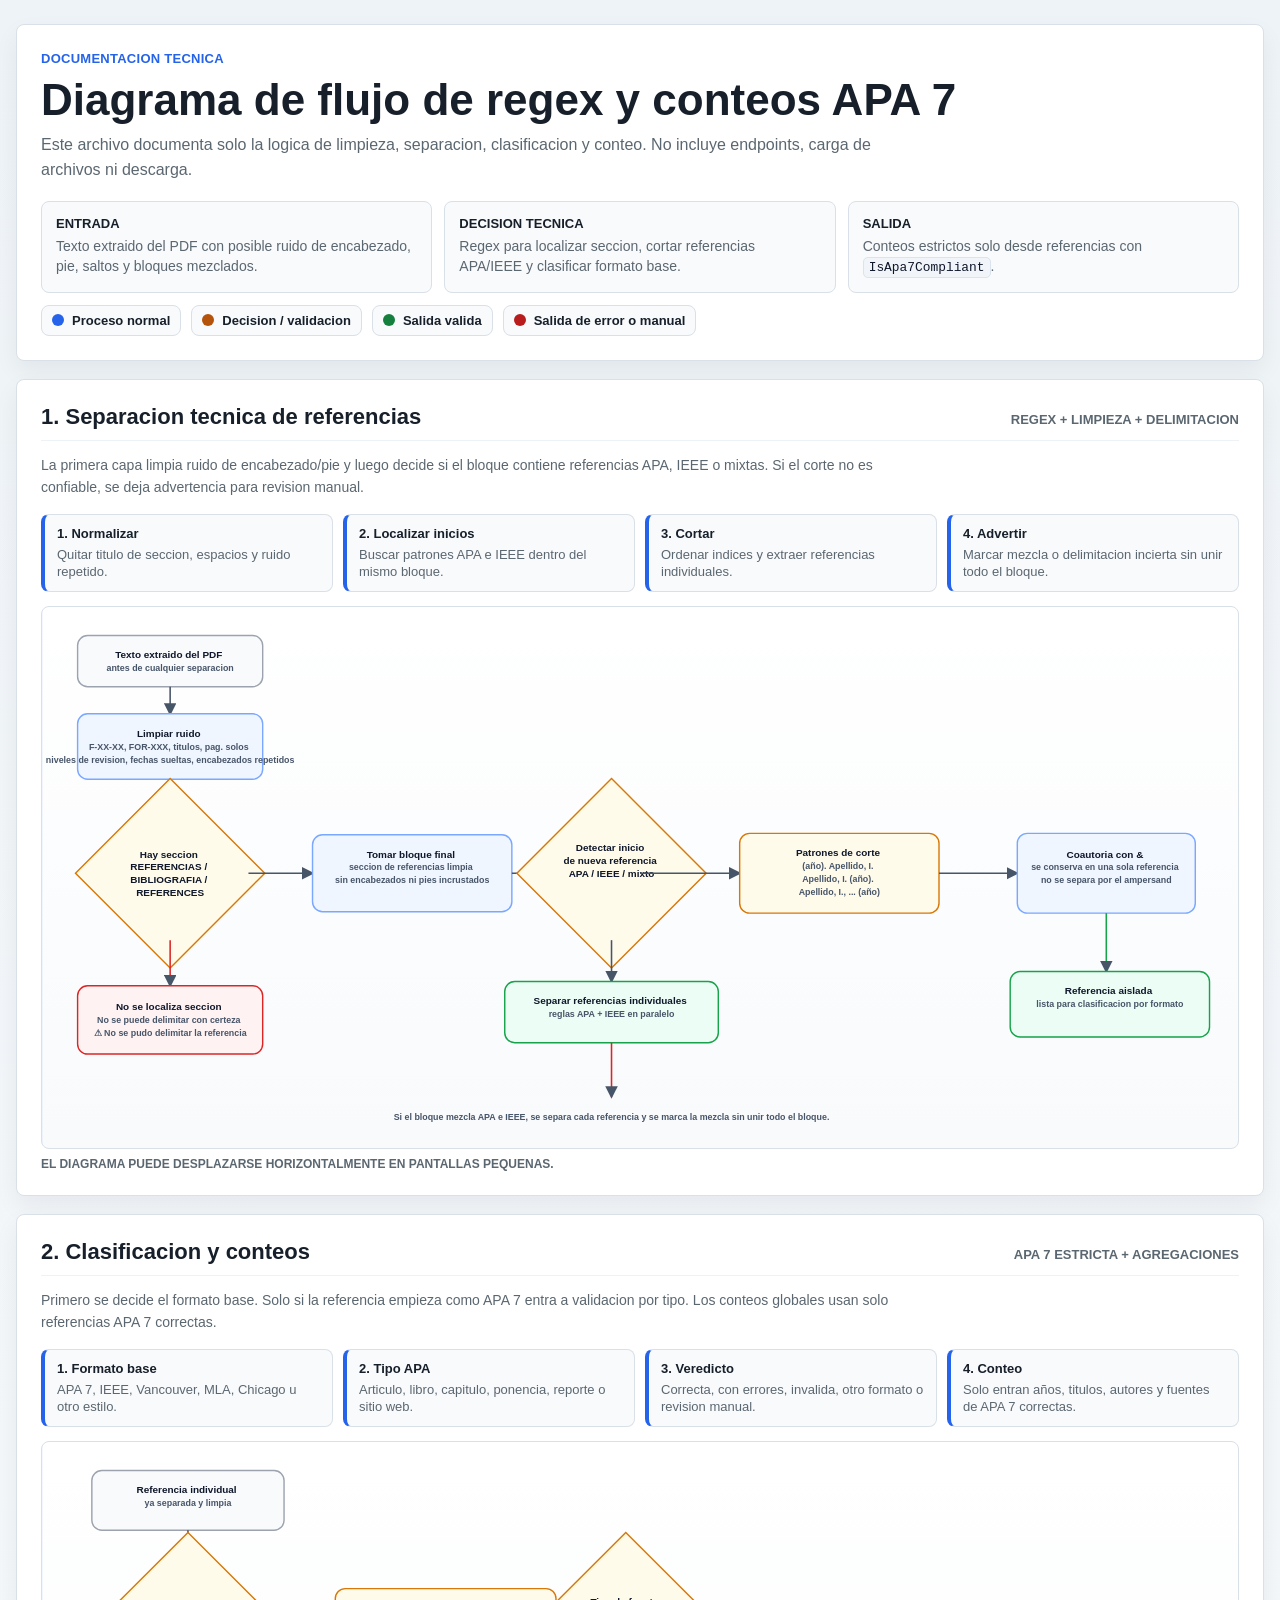
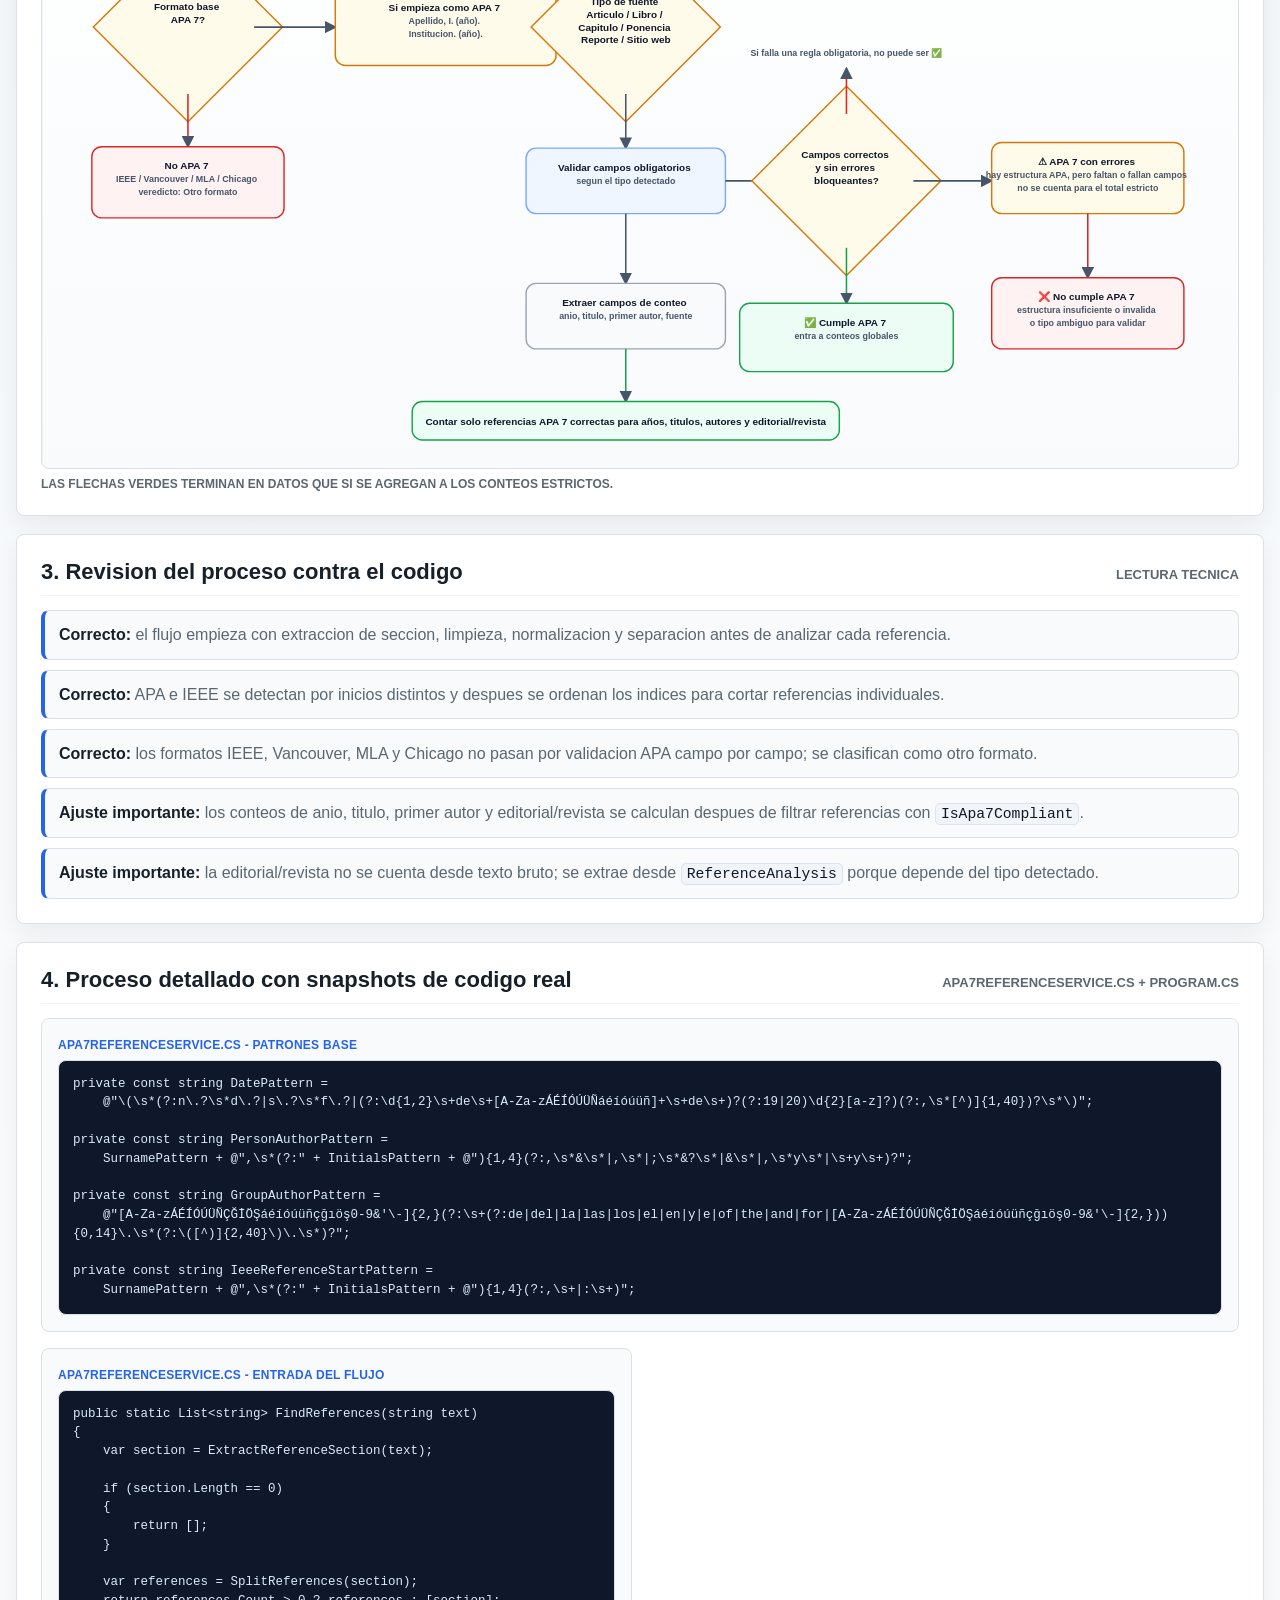
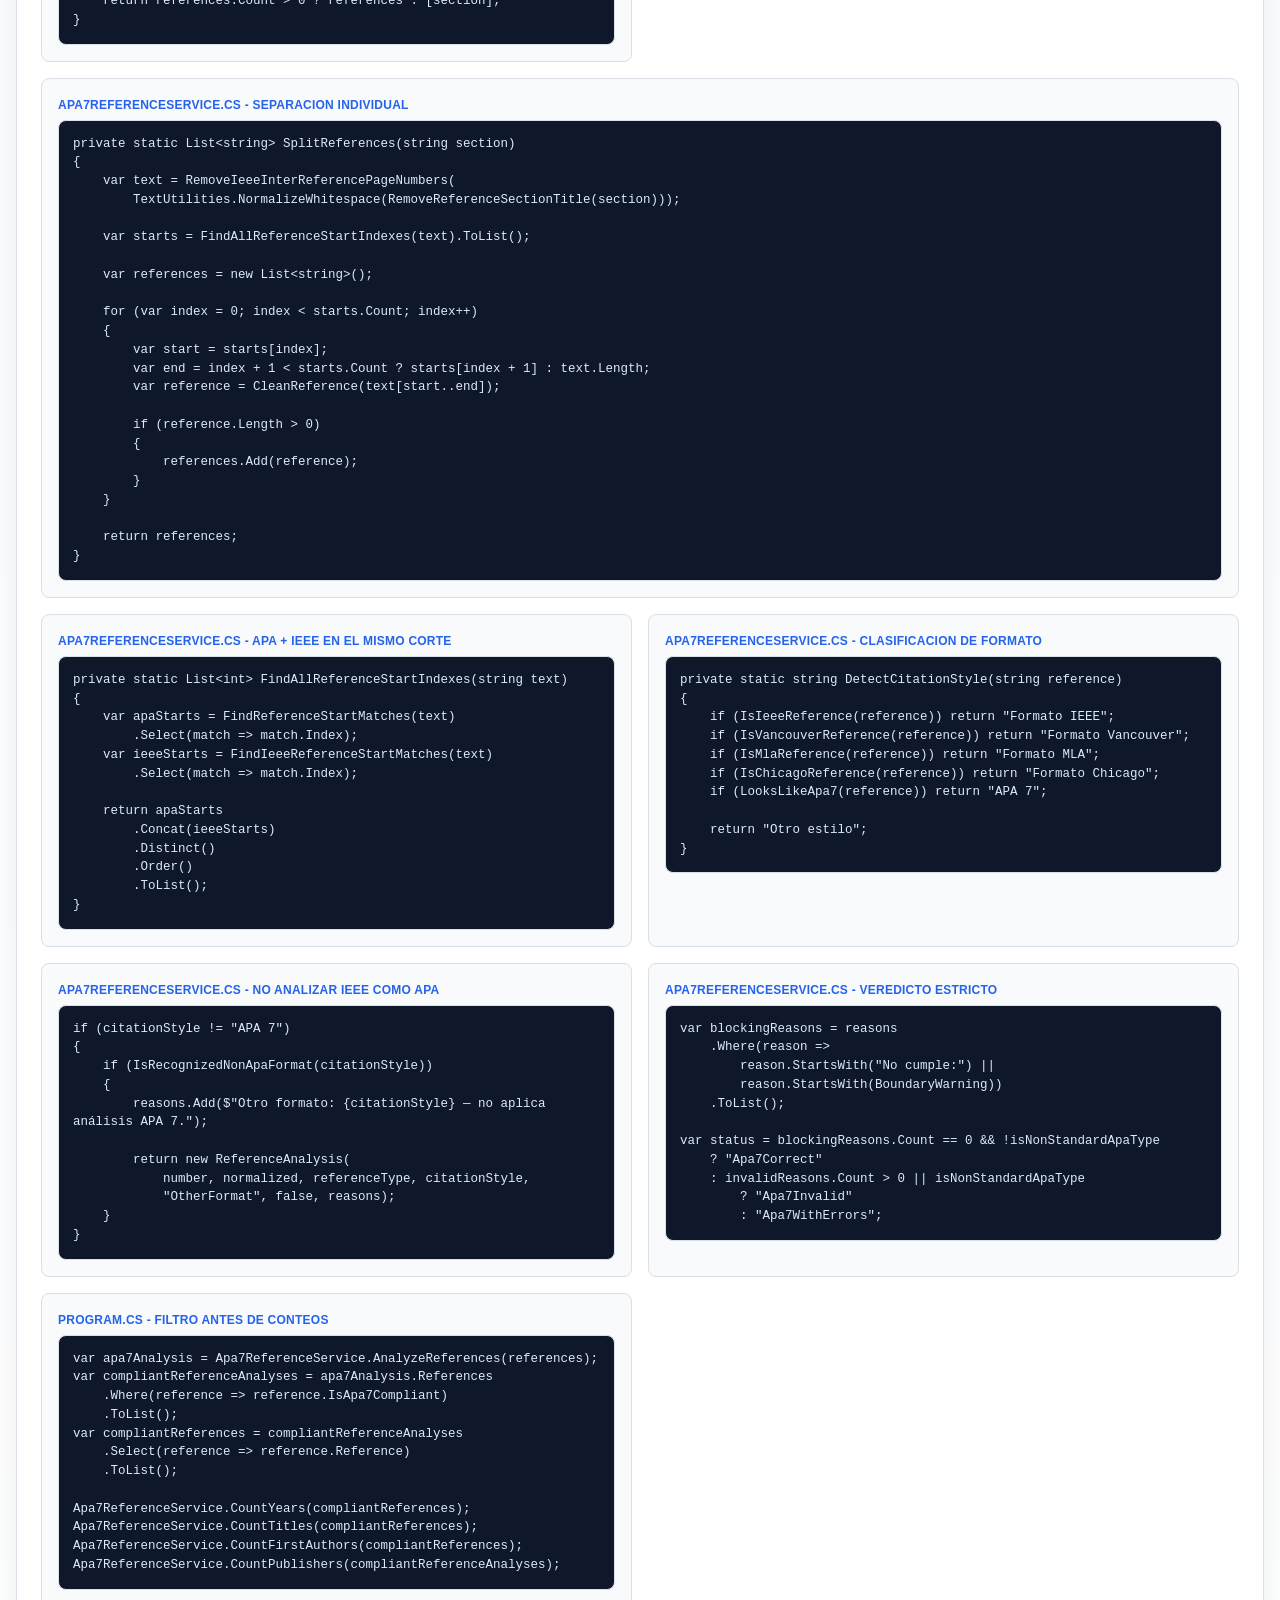
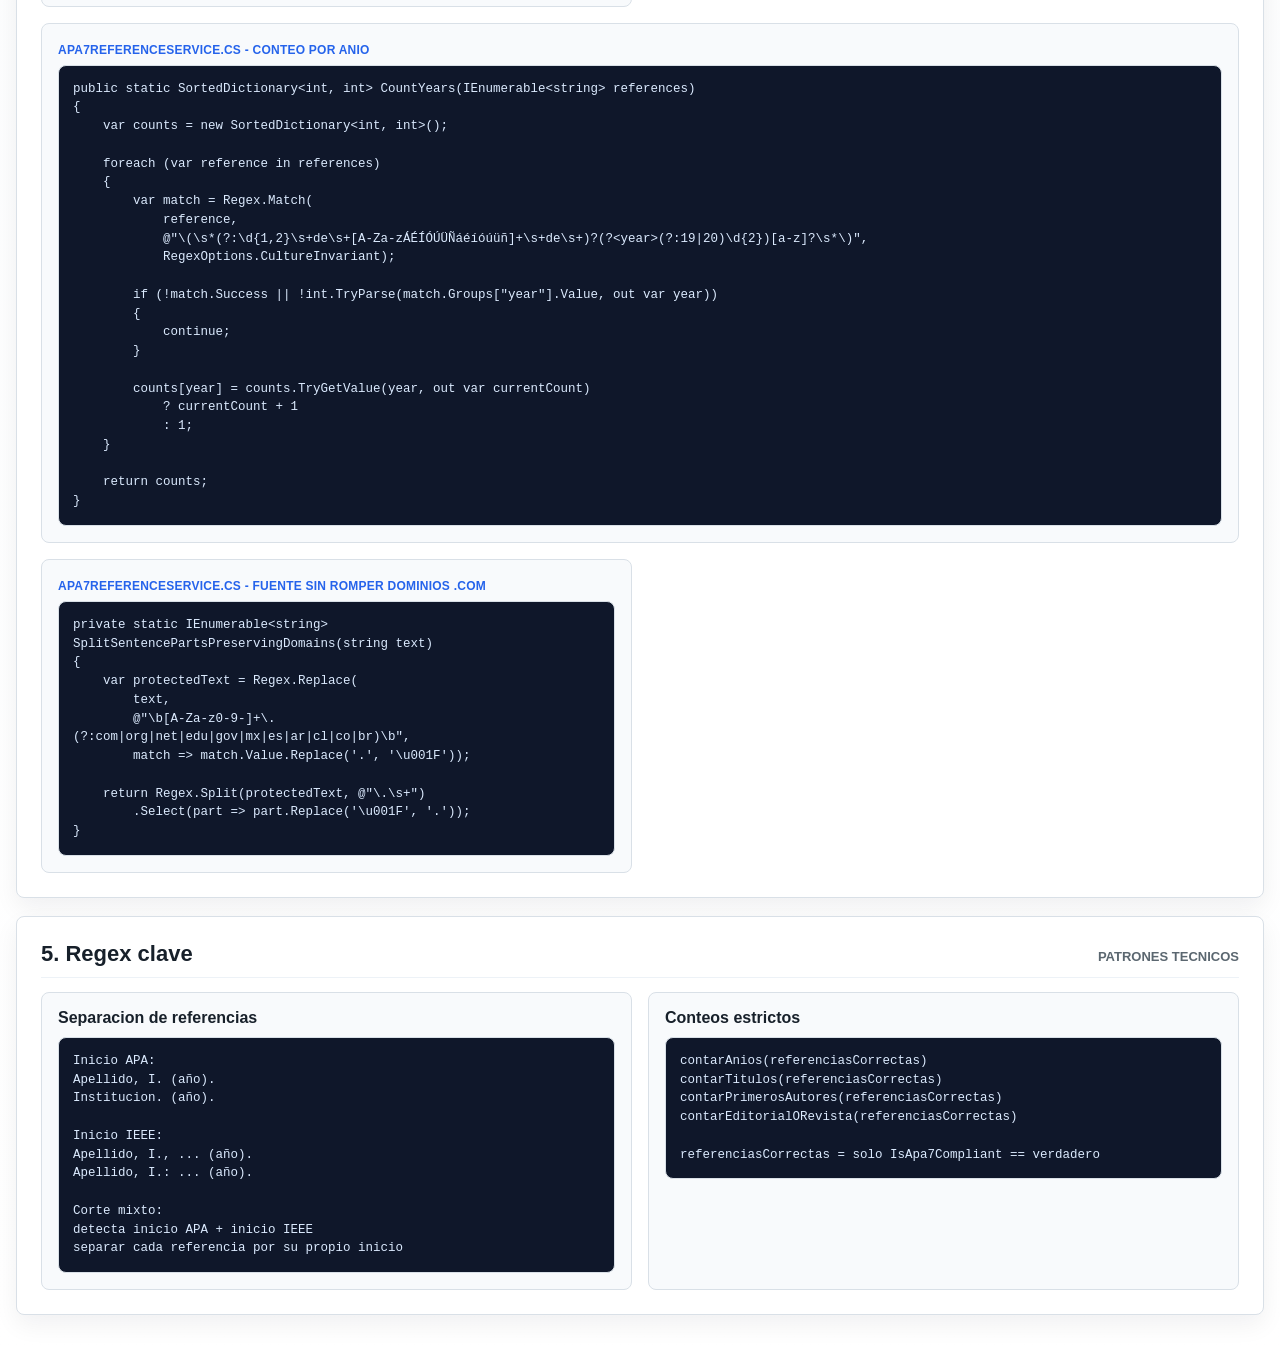
==== wwwroot/flujo-regex-contadores.htm @ 9b8ede5b "Adds strict APA 7 title counting and aggregates charts Introduces logic to extract and count titles " ====
<!doctype html>
<html lang="es">
<head>
  <meta charset="utf-8">
  <meta name="viewport" content="width=device-width, initial-scale=1">
  <title>Flujo tecnico APA 7: regex y conteos</title>
  <style>
    :root {
      color-scheme: light;
      --bg: #f4f6f8;
      --card: #ffffff;
      --surface: #f8fafc;
      --text: #17202a;
      --muted: #5b6770;
      --border: #d9e0e7;
      --blue: #2563eb;
      --blue-soft: #eff6ff;
      --green: #15803d;
      --green-soft: #ecfdf5;
      --amber: #b45309;
      --amber-soft: #fffbeb;
      --red: #b91c1c;
      --red-soft: #fef2f2;
      --shadow: 0 10px 24px rgba(15, 23, 42, 0.06);
      font-family: Inter, "Segoe UI", Arial, sans-serif;
    }

    * {
      box-sizing: border-box;
    }

    body {
      margin: 0;
      background:
        linear-gradient(180deg, #eef3f7 0%, #f8fafc 42%, #ffffff 100%);
      color: var(--text);
    }

    main {
      width: min(1400px, calc(100% - 32px));
      margin: 24px auto 40px;
    }

    header,
    section {
      margin-bottom: 18px;
      padding: 24px;
      border: 1px solid var(--border);
      border-radius: 8px;
      background: var(--card);
      box-shadow: var(--shadow);
    }

    h1,
    h2,
    h3,
    p {
      margin-top: 0;
    }

    h1 {
      margin-bottom: 10px;
      font-size: clamp(30px, 3.5vw, 44px);
      line-height: 1.05;
      letter-spacing: 0;
    }

    h2 {
      margin-bottom: 0;
      font-size: 22px;
      letter-spacing: 0;
    }

    h3 {
      margin-bottom: 10px;
      font-size: 16px;
    }

    p {
      max-width: 860px;
      line-height: 1.55;
      color: var(--muted);
    }

    code {
      padding: 2px 5px;
      border: 1px solid #dbe3ee;
      border-radius: 5px;
      background: #f1f5f9;
      color: #0f172a;
      font-family: Consolas, "Courier New", monospace;
      font-size: 0.92em;
    }

    .eyebrow {
      margin: 0 0 8px;
      color: var(--blue);
      font-size: 13px;
      font-weight: 800;
      letter-spacing: 0.02em;
      text-transform: uppercase;
    }

    .layout {
      display: grid;
      gap: 16px;
    }

    .grid-2 {
      display: grid;
      grid-template-columns: repeat(2, minmax(0, 1fr));
      gap: 16px;
    }

    .panel {
      padding: 16px;
      border: 1px solid var(--border);
      border-radius: 8px;
      background: var(--surface);
    }

    .note {
      margin-bottom: 16px;
      color: var(--muted);
      font-size: 14px;
    }

    .code {
      margin: 0;
      padding: 14px;
      border: 1px solid var(--border);
      border-radius: 8px;
      background: #0f172a;
      color: #dbeafe;
      font-family: Consolas, "Courier New", monospace;
      font-size: 12.5px;
      line-height: 1.5;
      overflow: auto;
      white-space: pre-wrap;
      overflow-wrap: anywhere;
    }

    .legend {
      display: flex;
      flex-wrap: wrap;
      gap: 10px;
      margin-top: 12px;
    }

    .chip {
      display: inline-flex;
      align-items: center;
      gap: 8px;
      padding: 7px 10px;
      border: 1px solid var(--border);
      border-radius: 8px;
      background: var(--surface);
      color: var(--text);
      font-size: 13px;
      font-weight: 700;
    }

    .swatch {
      width: 12px;
      height: 12px;
      border-radius: 999px;
      background: var(--blue);
    }

    .swatch.green { background: var(--green); }
    .swatch.amber { background: var(--amber); }
    .swatch.red { background: var(--red); }

    .svg-wrap {
      overflow-x: auto;
      border: 1px solid var(--border);
      border-radius: 8px;
      background:
        linear-gradient(90deg, rgba(37, 99, 235, 0.05) 0 1px, transparent 1px 120px),
        linear-gradient(180deg, #ffffff 0%, #f8fafc 100%);
      box-shadow: inset 0 1px 0 rgba(255, 255, 255, 0.9);
    }

    svg {
      display: block;
      width: 100%;
      min-width: 1120px;
      height: auto;
    }

    .box {
      fill: var(--blue-soft);
      stroke: #7aa7ff;
      stroke-width: 2;
      rx: 14;
    }

    .box.soft {
      fill: #f8fafc;
      stroke: #9ca3af;
    }

    .box.green {
      fill: var(--green-soft);
      stroke: #16a34a;
    }

    .box.amber {
      fill: var(--amber-soft);
      stroke: #d97706;
    }

    .box.red {
      fill: var(--red-soft);
      stroke: #dc2626;
    }

    .diamond {
      fill: var(--amber-soft);
      stroke: #d97706;
      stroke-width: 2;
    }

    .arrow {
      stroke: #475569;
      stroke-width: 2.2;
      fill: none;
      marker-end: url(#arrowhead);
    }

    .arrow.green { stroke: #16a34a; }
    .arrow.red { stroke: #dc2626; }
    .arrow.blue { stroke: #2563eb; }

    .label {
      fill: #0f172a;
      font-size: 14px;
      font-weight: 700;
    }

    .label.small {
      font-size: 12px;
      font-weight: 600;
    }

    .label.muted {
      fill: #475569;
      font-size: 12.5px;
      font-weight: 600;
    }

    .section-title {
      display: flex;
      align-items: baseline;
      justify-content: space-between;
      gap: 12px;
      margin-bottom: 14px;
      padding-bottom: 10px;
      border-bottom: 1px solid #edf2f7;
    }

    .section-title span {
      color: var(--muted);
      font-size: 13px;
      font-weight: 700;
      text-transform: uppercase;
    }

    .hero-summary {
      display: grid;
      grid-template-columns: repeat(3, minmax(0, 1fr));
      gap: 12px;
      margin-top: 18px;
    }

    .summary-card {
      padding: 14px;
      border: 1px solid var(--border);
      border-radius: 8px;
      background: var(--surface);
    }

    .summary-card strong {
      display: block;
      margin-bottom: 5px;
      color: var(--text);
      font-size: 13px;
      text-transform: uppercase;
    }

    .summary-card span {
      color: var(--muted);
      font-size: 14px;
      line-height: 1.45;
    }

    .flow-labels {
      display: grid;
      grid-template-columns: repeat(4, minmax(0, 1fr));
      gap: 10px;
      margin: 0 0 14px;
    }

    .flow-label {
      padding: 10px 12px;
      border: 1px solid var(--border);
      border-left: 4px solid var(--blue);
      border-radius: 8px;
      background: var(--surface);
      color: var(--muted);
      font-size: 13px;
      line-height: 1.35;
    }

    .flow-label strong {
      display: block;
      margin-bottom: 3px;
      color: var(--text);
    }

    .review-list {
      display: grid;
      gap: 10px;
      margin: 0;
      padding: 0;
      list-style: none;
    }

    .review-list li {
      padding: 12px 14px;
      border: 1px solid var(--border);
      border-left: 4px solid var(--blue);
      border-radius: 8px;
      background: var(--surface);
      color: var(--muted);
      line-height: 1.45;
    }

    .review-list strong {
      color: var(--text);
    }

    .snapshot-grid {
      display: grid;
      grid-template-columns: repeat(2, minmax(0, 1fr));
      gap: 16px;
    }

    .snapshot {
      min-width: 0;
    }

    .snapshot.wide {
      grid-column: 1 / -1;
    }

    .file-ref {
      display: inline-block;
      margin-bottom: 8px;
      color: var(--blue);
      font-size: 12px;
      font-weight: 800;
      letter-spacing: 0.02em;
      text-transform: uppercase;
    }

    .svg-hint {
      margin-top: 8px;
      color: var(--muted);
      font-size: 12px;
      font-weight: 700;
      text-transform: uppercase;
    }

    @media (max-width: 900px) {
      .grid-2,
      .snapshot-grid,
      .hero-summary,
      .flow-labels {
        grid-template-columns: 1fr;
      }

      header,
      section {
        padding: 18px;
      }

      .section-title {
        align-items: flex-start;
        flex-direction: column;
        gap: 4px;
      }
    }
  </style>
</head>
<body>
  <main>
    <header>
      <p class="eyebrow">Documentacion tecnica</p>
      <h1>Diagrama de flujo de regex y conteos APA 7</h1>
      <p>
        Este archivo documenta solo la logica de limpieza, separacion, clasificacion y conteo.
        No incluye endpoints, carga de archivos ni descarga.
      </p>
      <div class="hero-summary">
        <div class="summary-card">
          <strong>Entrada</strong>
          <span>Texto extraido del PDF con posible ruido de encabezado, pie, saltos y bloques mezclados.</span>
        </div>
        <div class="summary-card">
          <strong>Decision tecnica</strong>
          <span>Regex para localizar seccion, cortar referencias APA/IEEE y clasificar formato base.</span>
        </div>
        <div class="summary-card">
          <strong>Salida</strong>
          <span>Conteos estrictos solo desde referencias con <code>IsApa7Compliant</code>.</span>
        </div>
      </div>
      <div class="legend" aria-label="Leyenda">
        <span class="chip"><span class="swatch"></span>Proceso normal</span>
        <span class="chip"><span class="swatch amber"></span>Decision / validacion</span>
        <span class="chip"><span class="swatch green"></span>Salida valida</span>
        <span class="chip"><span class="swatch red"></span>Salida de error o manual</span>
      </div>
    </header>

    <section>
      <div class="section-title">
        <h2>1. Separacion tecnica de referencias</h2>
        <span>regex + limpieza + delimitacion</span>
      </div>
      <p class="note">
        La primera capa limpia ruido de encabezado/pie y luego decide si el bloque contiene referencias APA,
        IEEE o mixtas. Si el corte no es confiable, se deja advertencia para revision manual.
      </p>
      <div class="flow-labels">
        <div class="flow-label"><strong>1. Normalizar</strong>Quitar titulo de seccion, espacios y ruido repetido.</div>
        <div class="flow-label"><strong>2. Localizar inicios</strong>Buscar patrones APA e IEEE dentro del mismo bloque.</div>
        <div class="flow-label"><strong>3. Cortar</strong>Ordenar indices y extraer referencias individuales.</div>
        <div class="flow-label"><strong>4. Advertir</strong>Marcar mezcla o delimitacion incierta sin unir todo el bloque.</div>
      </div>
      <div class="svg-wrap" role="img" aria-label="Diagrama de separacion de referencias">
        <svg viewBox="0 0 1680 760" xmlns="http://www.w3.org/2000/svg">
          <defs>
            <marker id="arrowhead" viewBox="0 0 10 10" refX="8.5" refY="5" markerWidth="8" markerHeight="8" orient="auto-start-reverse">
              <path d="M 0 0 L 10 5 L 0 10 z" fill="#475569"></path>
            </marker>
          </defs>

          <rect class="box soft" x="50" y="40" width="260" height="72"></rect>
          <text class="label" x="180" y="72" text-anchor="middle">
            <tspan x="180" dy="0">Texto extraido del PDF</tspan>
            <tspan class="label muted" x="180" dy="18">antes de cualquier separacion</tspan>
          </text>

          <path class="arrow" d="M 180 112 L 180 150"></path>

          <rect class="box" x="50" y="150" width="260" height="92"></rect>
          <text class="label" x="180" y="183" text-anchor="middle">
            <tspan x="180" dy="0">Limpiar ruido</tspan>
            <tspan class="label muted" x="180" dy="18">F-XX-XX, FOR-XXX, titulos, pag. solos</tspan>
            <tspan class="label muted" x="180" dy="18">niveles de revision, fechas sueltas, encabezados repetidos</tspan>
          </text>

          <path class="arrow" d="M 180 242 L 180 280"></path>

          <rect class="diamond" x="86" y="280" width="188" height="188" transform="rotate(45 180 374)"></rect>
          <text class="label" x="180" y="352" text-anchor="middle">
            <tspan x="180" dy="0">Hay seccion</tspan>
            <tspan x="180" dy="18">REFERENCIAS /</tspan>
            <tspan x="180" dy="18">BIBLIOGRAFIA /</tspan>
            <tspan x="180" dy="18">REFERENCES</tspan>
          </text>

          <path class="arrow red" d="M 180 468 L 180 532"></path>
          <rect class="box red" x="50" y="532" width="260" height="96"></rect>
          <text class="label" x="180" y="566" text-anchor="middle">
            <tspan x="180" dy="0">No se localiza seccion</tspan>
            <tspan class="label muted" x="180" dy="18">No se puede delimitar con certeza</tspan>
            <tspan class="label muted" x="180" dy="18">⚠ No se pudo delimitar la referencia</tspan>
          </text>

          <path class="arrow" d="M 290 374 L 380 374"></path>

          <rect class="box" x="380" y="320" width="280" height="108"></rect>
          <text class="label" x="520" y="352" text-anchor="middle">
            <tspan x="520" dy="0">Tomar bloque final</tspan>
            <tspan class="label muted" x="520" dy="18">seccion de referencias limpia</tspan>
            <tspan class="label muted" x="520" dy="18">sin encabezados ni pies incrustados</tspan>
          </text>

          <path class="arrow" d="M 660 374 L 760 374"></path>

          <rect class="diamond" x="706" y="280" width="188" height="188" transform="rotate(45 800 374)"></rect>
          <text class="label" x="800" y="343" text-anchor="middle">
            <tspan x="800" dy="0">Detectar inicio</tspan>
            <tspan x="800" dy="18">de nueva referencia</tspan>
            <tspan x="800" dy="18">APA / IEEE / mixto</tspan>
          </text>

          <path class="arrow" d="M 800 468 L 800 526"></path>
          <rect class="box green" x="650" y="526" width="300" height="86"></rect>
          <text class="label" x="800" y="558" text-anchor="middle">
            <tspan x="800" dy="0">Separar referencias individuales</tspan>
            <tspan class="label muted" x="800" dy="18">reglas APA + IEEE en paralelo</tspan>
          </text>

          <path class="arrow" d="M 840 374 L 980 374"></path>
          <rect class="box amber" x="980" y="318" width="280" height="112"></rect>
          <text class="label" x="1120" y="350" text-anchor="middle">
            <tspan x="1120" dy="0">Patrones de corte</tspan>
            <tspan class="label muted" x="1120" dy="18">(año). Apellido, I.</tspan>
            <tspan class="label muted" x="1120" dy="18">Apellido, I. (año).</tspan>
            <tspan class="label muted" x="1120" dy="18">Apellido, I., ... (año)</tspan>
          </text>

          <path class="arrow" d="M 1260 374 L 1370 374"></path>
          <rect class="box" x="1370" y="318" width="250" height="112"></rect>
          <text class="label" x="1495" y="352" text-anchor="middle">
            <tspan x="1495" dy="0">Coautoria con &amp;</tspan>
            <tspan class="label muted" x="1495" dy="18">se conserva en una sola referencia</tspan>
            <tspan class="label muted" x="1495" dy="18">no se separa por el ampersand</tspan>
          </text>

          <path class="arrow green" d="M 1495 430 L 1495 512"></path>
          <rect class="box green" x="1360" y="512" width="280" height="92"></rect>
          <text class="label" x="1500" y="544" text-anchor="middle">
            <tspan x="1500" dy="0">Referencia aislada</tspan>
            <tspan class="label muted" x="1500" dy="18">lista para clasificacion por formato</tspan>
          </text>

          <path class="arrow red" d="M 800 612 L 800 688"></path>
          <text class="label muted" x="800" y="720" text-anchor="middle">
            Si el bloque mezcla APA e IEEE, se separa cada referencia y se marca la mezcla sin unir todo el bloque.
          </text>
        </svg>
      </div>
      <div class="svg-hint">El diagrama puede desplazarse horizontalmente en pantallas pequenas.</div>
    </section>

    <section>
      <div class="section-title">
        <h2>2. Clasificacion y conteos</h2>
        <span>APA 7 estricta + agregaciones</span>
      </div>
      <p class="note">
        Primero se decide el formato base. Solo si la referencia empieza como APA 7 entra a validacion por tipo.
        Los conteos globales usan solo referencias APA 7 correctas.
      </p>
      <div class="flow-labels">
        <div class="flow-label"><strong>1. Formato base</strong>APA 7, IEEE, Vancouver, MLA, Chicago u otro estilo.</div>
        <div class="flow-label"><strong>2. Tipo APA</strong>Articulo, libro, capitulo, ponencia, reporte o sitio web.</div>
        <div class="flow-label"><strong>3. Veredicto</strong>Correcta, con errores, invalida, otro formato o revision manual.</div>
        <div class="flow-label"><strong>4. Conteo</strong>Solo entran años, titulos, autores y fuentes de APA 7 correctas.</div>
      </div>
      <div class="svg-wrap" role="img" aria-label="Diagrama de clasificacion y conteos">
        <svg viewBox="0 0 1680 880" xmlns="http://www.w3.org/2000/svg">
          <defs>
            <marker id="arrowhead2" viewBox="0 0 10 10" refX="8.5" refY="5" markerWidth="8" markerHeight="8" orient="auto-start-reverse">
              <path d="M 0 0 L 10 5 L 0 10 z" fill="#475569"></path>
            </marker>
          </defs>

          <style>
            .arrow2 { stroke: #475569; stroke-width: 2.2; fill: none; marker-end: url(#arrowhead2); }
            .arrow2.red { stroke: #dc2626; }
            .arrow2.green { stroke: #16a34a; }
            .arrow2.amber { stroke: #d97706; }
          </style>

          <rect class="box soft" x="70" y="40" width="270" height="84"></rect>
          <text class="label" x="205" y="72" text-anchor="middle">
            <tspan x="205" dy="0">Referencia individual</tspan>
            <tspan class="label muted" x="205" dy="18">ya separada y limpia</tspan>
          </text>

          <path class="arrow2" d="M 205 124 L 205 166"></path>

          <rect class="diamond" x="111" y="166" width="188" height="188" transform="rotate(45 205 260)"></rect>
          <text class="label" x="205" y="236" text-anchor="middle">
            <tspan x="205" dy="0">Formato base</tspan>
            <tspan x="205" dy="18">APA 7?</tspan>
          </text>

          <path class="arrow2 red" d="M 205 354 L 205 428"></path>
          <rect class="box red" x="70" y="428" width="270" height="100"></rect>
          <text class="label" x="205" y="460" text-anchor="middle">
            <tspan x="205" dy="0">No APA 7</tspan>
            <tspan class="label muted" x="205" dy="18">IEEE / Vancouver / MLA / Chicago</tspan>
            <tspan class="label muted" x="205" dy="18">veredicto: Otro formato</tspan>
          </text>

          <path class="arrow2" d="M 298 260 L 412 260"></path>
          <rect class="box amber" x="412" y="206" width="310" height="108"></rect>
          <text class="label" x="567" y="238" text-anchor="middle">
            <tspan x="567" dy="0">Si empieza como APA 7</tspan>
            <tspan class="label muted" x="567" dy="18">Apellido, I. (año).</tspan>
            <tspan class="label muted" x="567" dy="18">Institucion. (año).</tspan>
          </text>

          <path class="arrow2" d="M 722 260 L 820 260"></path>
          <rect class="diamond" x="726" y="166" width="188" height="188" transform="rotate(45 820 260)"></rect>
          <text class="label" x="820" y="229" text-anchor="middle">
            <tspan x="820" dy="0">Tipo de fuente</tspan>
            <tspan x="820" dy="18">Articulo / Libro /</tspan>
            <tspan x="820" dy="18">Capitulo / Ponencia</tspan>
            <tspan x="820" dy="18">Reporte / Sitio web</tspan>
          </text>

          <path class="arrow2" d="M 820 354 L 820 430"></path>
          <rect class="box" x="680" y="430" width="280" height="92"></rect>
          <text class="label" x="820" y="462" text-anchor="middle">
            <tspan x="820" dy="0">Validar campos obligatorios</tspan>
            <tspan class="label muted" x="820" dy="18">segun el tipo detectado</tspan>
          </text>

          <path class="arrow2" d="M 960 476 L 1080 476"></path>
          <rect class="diamond" x="1036" y="382" width="188" height="188" transform="rotate(45 1130 476)"></rect>
          <text class="label" x="1130" y="444" text-anchor="middle">
            <tspan x="1130" dy="0">Campos correctos</tspan>
            <tspan x="1130" dy="18">y sin errores</tspan>
            <tspan x="1130" dy="18">bloqueantes?</tspan>
          </text>

          <path class="arrow2 green" d="M 1130 570 L 1130 648"></path>
          <rect class="box green" x="980" y="648" width="300" height="96"></rect>
          <text class="label" x="1130" y="680" text-anchor="middle">
            <tspan x="1130" dy="0">✅ Cumple APA 7</tspan>
            <tspan class="label muted" x="1130" dy="18">entra a conteos globales</tspan>
          </text>

          <path class="arrow2 red" d="M 1130 382 L 1130 318"></path>
          <text class="label muted" x="1130" y="300" text-anchor="middle">
            Si falla una regla obligatoria, no puede ser ✅
          </text>

          <path class="arrow2" d="M 1224 476 L 1334 476"></path>
          <rect class="box amber" x="1334" y="422" width="270" height="100"></rect>
          <text class="label" x="1469" y="454" text-anchor="middle">
            <tspan x="1469" dy="0">⚠ APA 7 con errores</tspan>
            <tspan class="label muted" x="1469" dy="18">hay estructura APA, pero faltan o fallan campos</tspan>
            <tspan class="label muted" x="1469" dy="18">no se cuenta para el total estricto</tspan>
          </text>

          <path class="arrow2 red" d="M 1469 522 L 1469 612"></path>
          <rect class="box red" x="1334" y="612" width="270" height="100"></rect>
          <text class="label" x="1469" y="644" text-anchor="middle">
            <tspan x="1469" dy="0">❌ No cumple APA 7</tspan>
            <tspan class="label muted" x="1469" dy="18">estructura insuficiente o invalida</tspan>
            <tspan class="label muted" x="1469" dy="18">o tipo ambiguo para validar</tspan>
          </text>

          <path class="arrow2" d="M 820 522 L 820 620"></path>
          <rect class="box soft" x="680" y="620" width="280" height="92"></rect>
          <text class="label" x="820" y="652" text-anchor="middle">
            <tspan x="820" dy="0">Extraer campos de conteo</tspan>
            <tspan class="label muted" x="820" dy="18">anio, titulo, primer autor, fuente</tspan>
          </text>

          <path class="arrow2 green" d="M 820 712 L 820 786"></path>
          <rect class="box green" x="520" y="786" width="600" height="54"></rect>
          <text class="label" x="820" y="819" text-anchor="middle">
            <tspan x="820" dy="0">Contar solo referencias APA 7 correctas para años, titulos, autores y editorial/revista</tspan>
          </text>
        </svg>
      </div>
      <div class="svg-hint">Las flechas verdes terminan en datos que si se agregan a los conteos estrictos.</div>
    </section>

    <section>
      <div class="section-title">
        <h2>3. Revision del proceso contra el codigo</h2>
        <span>lectura tecnica</span>
      </div>
      <ul class="review-list">
        <li><strong>Correcto:</strong> el flujo empieza con extraccion de seccion, limpieza, normalizacion y separacion antes de analizar cada referencia.</li>
        <li><strong>Correcto:</strong> APA e IEEE se detectan por inicios distintos y despues se ordenan los indices para cortar referencias individuales.</li>
        <li><strong>Correcto:</strong> los formatos IEEE, Vancouver, MLA y Chicago no pasan por validacion APA campo por campo; se clasifican como otro formato.</li>
        <li><strong>Ajuste importante:</strong> los conteos de anio, titulo, primer autor y editorial/revista se calculan despues de filtrar referencias con <code>IsApa7Compliant</code>.</li>
        <li><strong>Ajuste importante:</strong> la editorial/revista no se cuenta desde texto bruto; se extrae desde <code>ReferenceAnalysis</code> porque depende del tipo detectado.</li>
      </ul>
    </section>

    <section>
      <div class="section-title">
        <h2>4. Proceso detallado con snapshots de codigo real</h2>
        <span>Apa7ReferenceService.cs + Program.cs</span>
      </div>
      <div class="snapshot-grid">
        <div class="panel snapshot wide">
          <span class="file-ref">Apa7ReferenceService.cs - patrones base</span>
          <pre class="code">private const string DatePattern =
    @"\(\s*(?:n\.?\s*d\.?|s\.?\s*f\.?|(?:\d{1,2}\s+de\s+[A-Za-zÁÉÍÓÚÜÑáéíóúüñ]+\s+de\s+)?(?:19|20)\d{2}[a-z]?)(?:,\s*[^)]{1,40})?\s*\)";

private const string PersonAuthorPattern =
    SurnamePattern + @",\s*(?:" + InitialsPattern + @"){1,4}(?:,\s*&amp;\s*|,\s*|;\s*&amp;?\s*|&amp;\s*|,\s*y\s*|\s+y\s+)?";

private const string GroupAuthorPattern =
    @"[A-Za-zÁÉÍÓÚÜÑÇĞİÖŞáéíóúüñçğıöş0-9&amp;'\-]{2,}(?:\s+(?:de|del|la|las|los|el|en|y|e|of|the|and|for|[A-Za-zÁÉÍÓÚÜÑÇĞİÖŞáéíóúüñçğıöş0-9&amp;'\-]{2,})){0,14}\.\s*(?:\([^)]{2,40}\)\.\s*)?";

private const string IeeeReferenceStartPattern =
    SurnamePattern + @",\s*(?:" + InitialsPattern + @"){1,4}(?:,\s+|:\s+)";</pre>
        </div>

        <div class="panel snapshot">
          <span class="file-ref">Apa7ReferenceService.cs - entrada del flujo</span>
          <pre class="code">public static List&lt;string&gt; FindReferences(string text)
{
    var section = ExtractReferenceSection(text);

    if (section.Length == 0)
    {
        return [];
    }

    var references = SplitReferences(section);
    return references.Count &gt; 0 ? references : [section];
}</pre>
        </div>

        <div class="panel snapshot wide">
          <span class="file-ref">Apa7ReferenceService.cs - separacion individual</span>
          <pre class="code">private static List&lt;string&gt; SplitReferences(string section)
{
    var text = RemoveIeeeInterReferencePageNumbers(
        TextUtilities.NormalizeWhitespace(RemoveReferenceSectionTitle(section)));

    var starts = FindAllReferenceStartIndexes(text).ToList();

    var references = new List&lt;string&gt;();

    for (var index = 0; index &lt; starts.Count; index++)
    {
        var start = starts[index];
        var end = index + 1 &lt; starts.Count ? starts[index + 1] : text.Length;
        var reference = CleanReference(text[start..end]);

        if (reference.Length &gt; 0)
        {
            references.Add(reference);
        }
    }

    return references;
}</pre>
        </div>

        <div class="panel snapshot">
          <span class="file-ref">Apa7ReferenceService.cs - APA + IEEE en el mismo corte</span>
          <pre class="code">private static List&lt;int&gt; FindAllReferenceStartIndexes(string text)
{
    var apaStarts = FindReferenceStartMatches(text)
        .Select(match =&gt; match.Index);
    var ieeeStarts = FindIeeeReferenceStartMatches(text)
        .Select(match =&gt; match.Index);

    return apaStarts
        .Concat(ieeeStarts)
        .Distinct()
        .Order()
        .ToList();
}</pre>
        </div>

        <div class="panel snapshot">
          <span class="file-ref">Apa7ReferenceService.cs - clasificacion de formato</span>
          <pre class="code">private static string DetectCitationStyle(string reference)
{
    if (IsIeeeReference(reference)) return "Formato IEEE";
    if (IsVancouverReference(reference)) return "Formato Vancouver";
    if (IsMlaReference(reference)) return "Formato MLA";
    if (IsChicagoReference(reference)) return "Formato Chicago";
    if (LooksLikeApa7(reference)) return "APA 7";

    return "Otro estilo";
}</pre>
        </div>

        <div class="panel snapshot">
          <span class="file-ref">Apa7ReferenceService.cs - no analizar IEEE como APA</span>
          <pre class="code">if (citationStyle != "APA 7")
{
    if (IsRecognizedNonApaFormat(citationStyle))
    {
        reasons.Add($"Otro formato: {citationStyle} — no aplica análisis APA 7.");

        return new ReferenceAnalysis(
            number, normalized, referenceType, citationStyle,
            "OtherFormat", false, reasons);
    }
}</pre>
        </div>

        <div class="panel snapshot">
          <span class="file-ref">Apa7ReferenceService.cs - veredicto estricto</span>
          <pre class="code">var blockingReasons = reasons
    .Where(reason =&gt;
        reason.StartsWith("No cumple:") ||
        reason.StartsWith(BoundaryWarning))
    .ToList();

var status = blockingReasons.Count == 0 &amp;&amp; !isNonStandardApaType
    ? "Apa7Correct"
    : invalidReasons.Count &gt; 0 || isNonStandardApaType
        ? "Apa7Invalid"
        : "Apa7WithErrors";</pre>
        </div>

        <div class="panel snapshot">
          <span class="file-ref">Program.cs - filtro antes de conteos</span>
          <pre class="code">var apa7Analysis = Apa7ReferenceService.AnalyzeReferences(references);
var compliantReferenceAnalyses = apa7Analysis.References
    .Where(reference =&gt; reference.IsApa7Compliant)
    .ToList();
var compliantReferences = compliantReferenceAnalyses
    .Select(reference =&gt; reference.Reference)
    .ToList();

Apa7ReferenceService.CountYears(compliantReferences);
Apa7ReferenceService.CountTitles(compliantReferences);
Apa7ReferenceService.CountFirstAuthors(compliantReferences);
Apa7ReferenceService.CountPublishers(compliantReferenceAnalyses);</pre>
        </div>

        <div class="panel snapshot wide">
          <span class="file-ref">Apa7ReferenceService.cs - conteo por anio</span>
          <pre class="code">public static SortedDictionary&lt;int, int&gt; CountYears(IEnumerable&lt;string&gt; references)
{
    var counts = new SortedDictionary&lt;int, int&gt;();

    foreach (var reference in references)
    {
        var match = Regex.Match(
            reference,
            @"\(\s*(?:\d{1,2}\s+de\s+[A-Za-zÁÉÍÓÚÜÑáéíóúüñ]+\s+de\s+)?(?&lt;year&gt;(?:19|20)\d{2})[a-z]?\s*\)",
            RegexOptions.CultureInvariant);

        if (!match.Success || !int.TryParse(match.Groups["year"].Value, out var year))
        {
            continue;
        }

        counts[year] = counts.TryGetValue(year, out var currentCount)
            ? currentCount + 1
            : 1;
    }

    return counts;
}</pre>
        </div>

        <div class="panel snapshot">
          <span class="file-ref">Apa7ReferenceService.cs - fuente sin romper dominios .com</span>
          <pre class="code">private static IEnumerable&lt;string&gt; SplitSentencePartsPreservingDomains(string text)
{
    var protectedText = Regex.Replace(
        text,
        @"\b[A-Za-z0-9-]+\.(?:com|org|net|edu|gov|mx|es|ar|cl|co|br)\b",
        match =&gt; match.Value.Replace('.', '\u001F'));

    return Regex.Split(protectedText, @"\.\s+")
        .Select(part =&gt; part.Replace('\u001F', '.'));
}</pre>
        </div>
      </div>
    </section>

    <section>
      <div class="section-title">
        <h2>5. Regex clave</h2>
        <span>patrones tecnicos</span>
      </div>
      <div class="grid-2">
        <div class="panel">
          <h3>Separacion de referencias</h3>
          <pre class="code">Inicio APA:
Apellido, I. (año).
Institucion. (año).

Inicio IEEE:
Apellido, I., ... (año).
Apellido, I.: ... (año).

Corte mixto:
detecta inicio APA + inicio IEEE
separar cada referencia por su propio inicio</pre>
        </div>
        <div class="panel">
          <h3>Conteos estrictos</h3>
          <pre class="code">contarAnios(referenciasCorrectas)
contarTitulos(referenciasCorrectas)
contarPrimerosAutores(referenciasCorrectas)
contarEditorialORevista(referenciasCorrectas)

referenciasCorrectas = solo IsApa7Compliant == verdadero</pre>
        </div>
      </div>
    </section>
  </main>
</body>
</html>
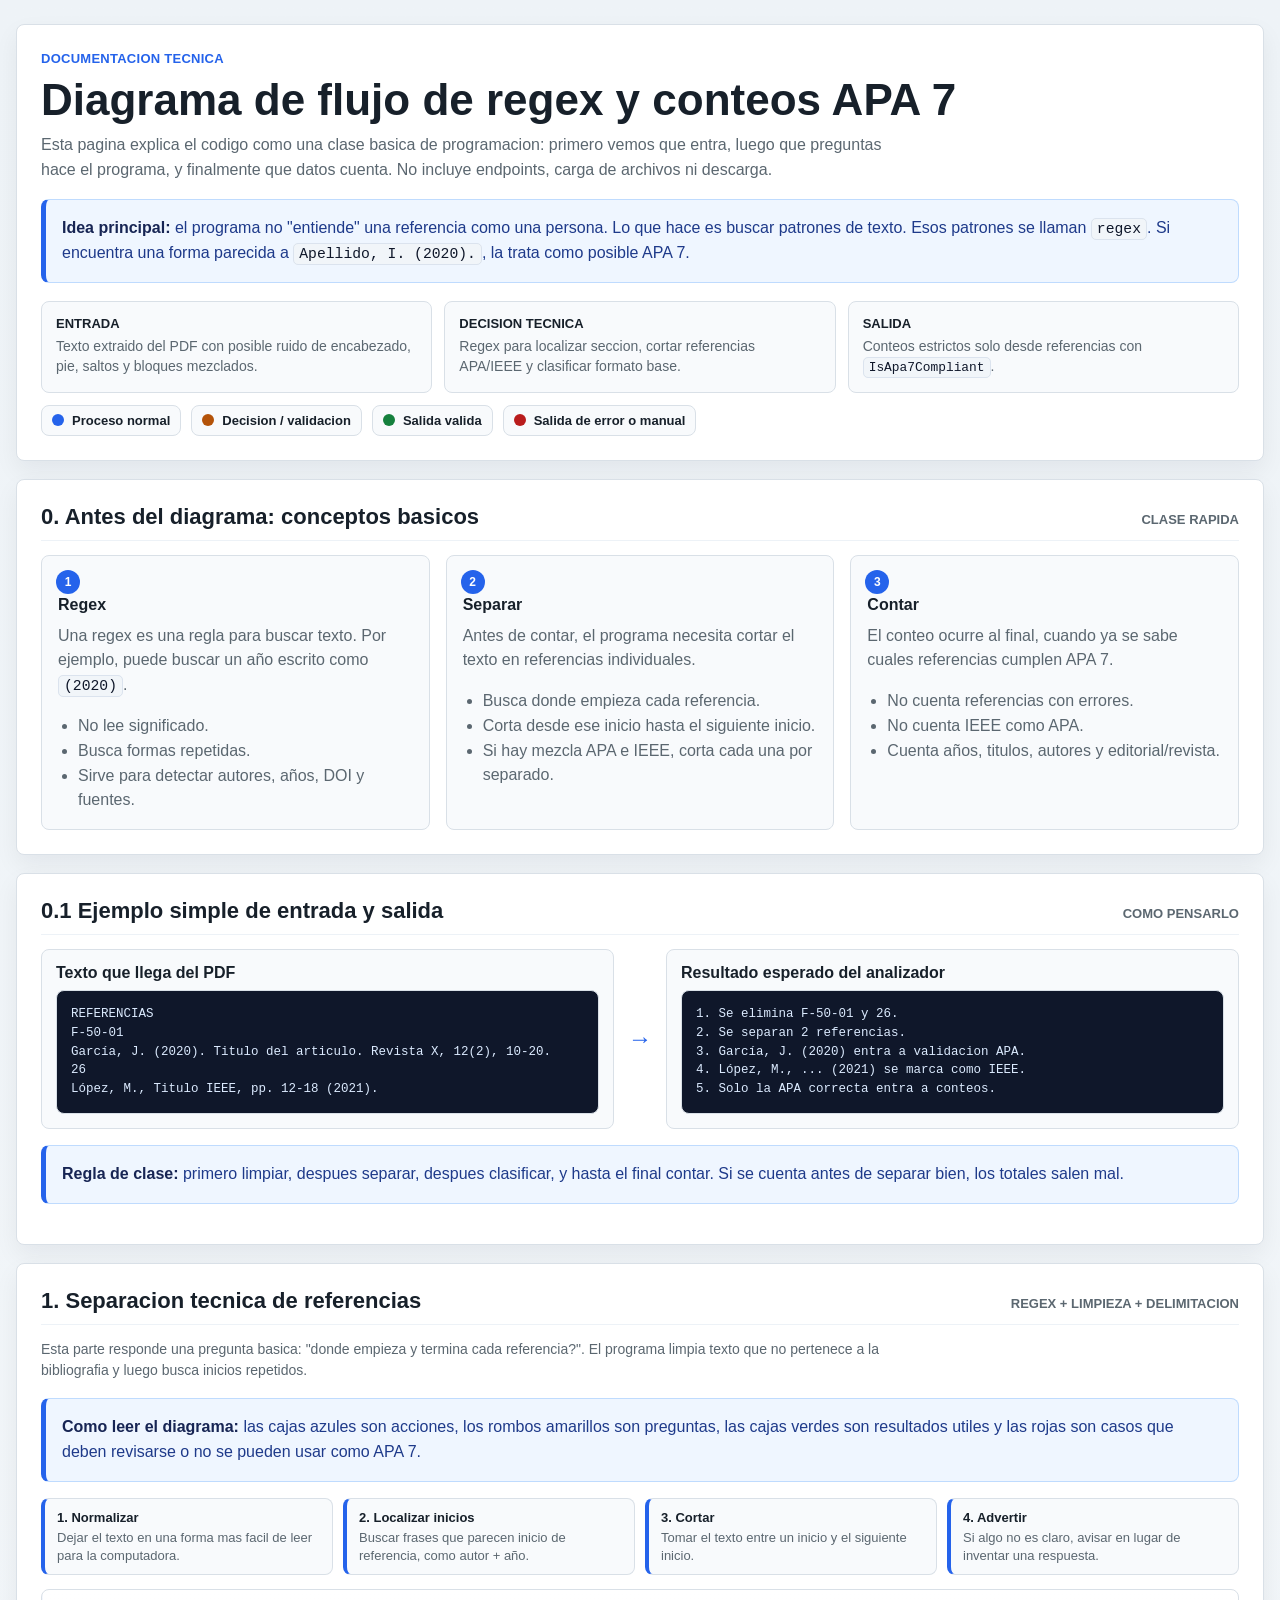
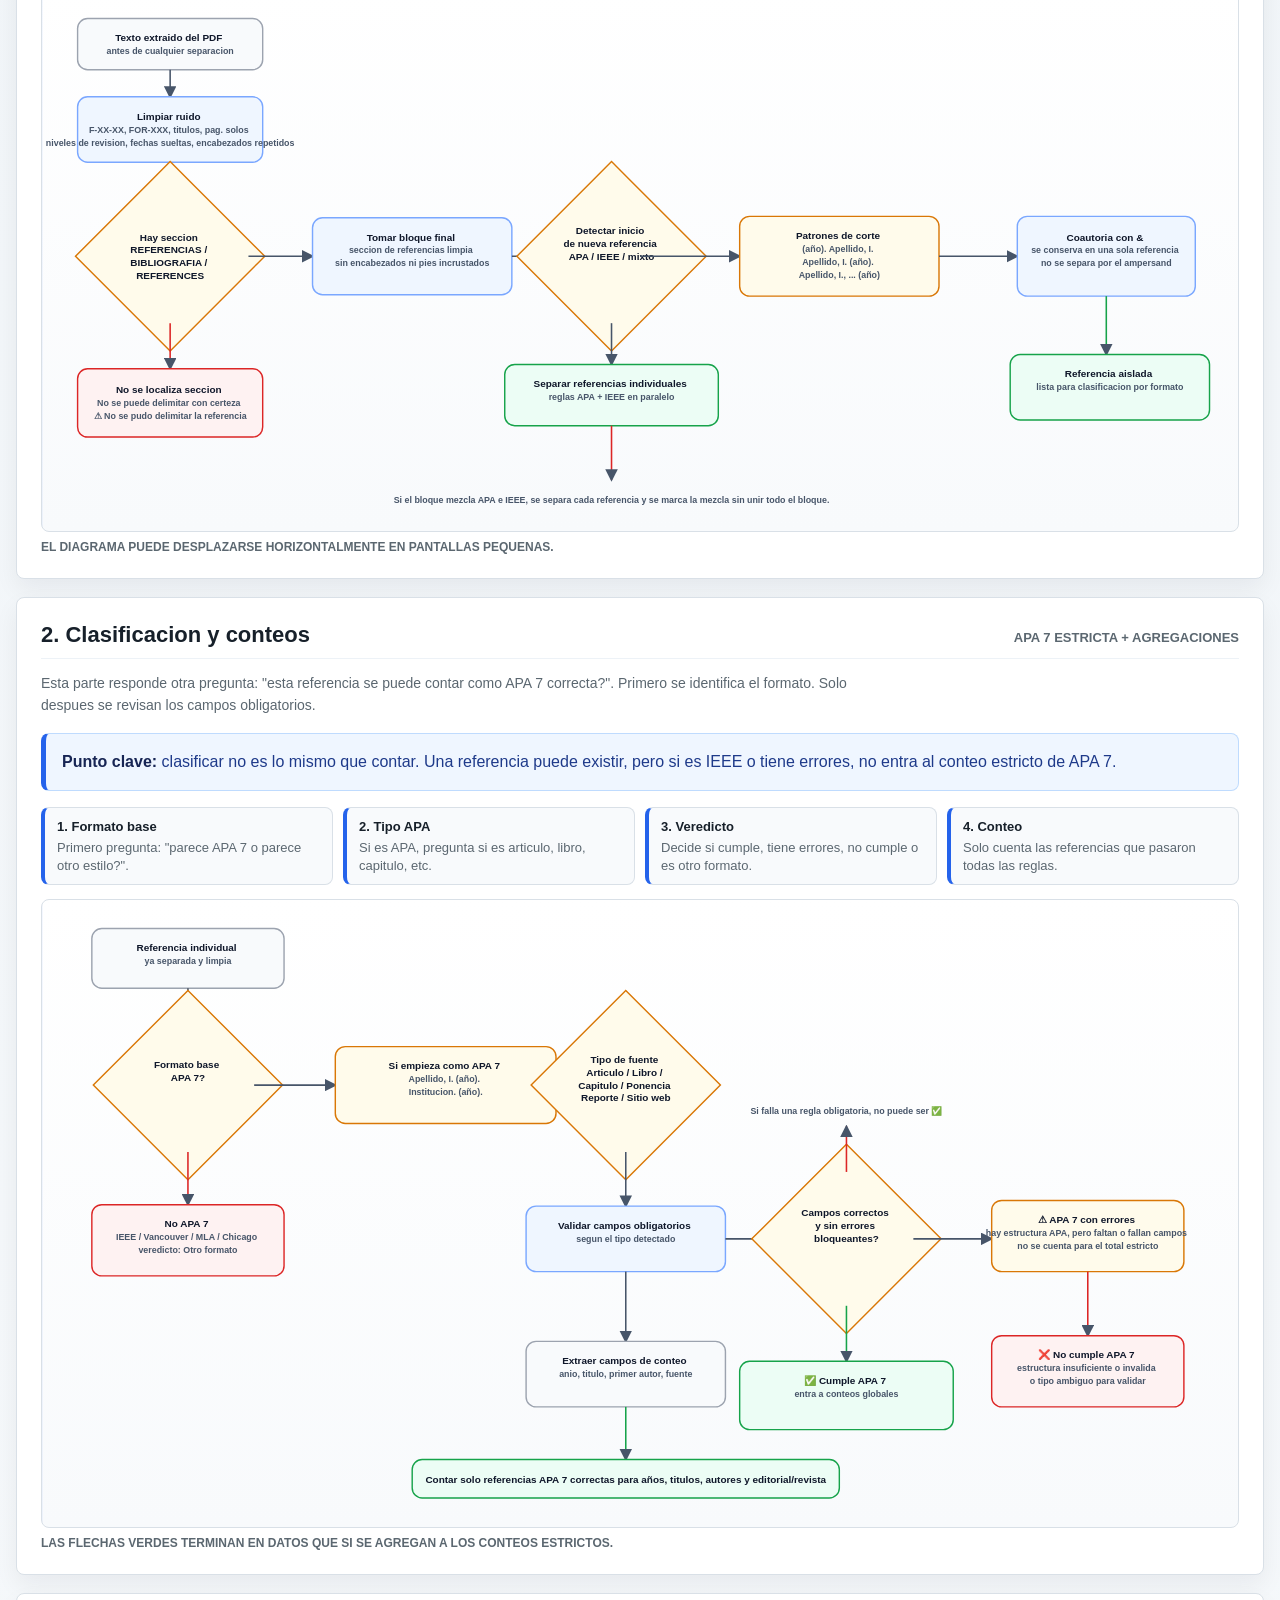
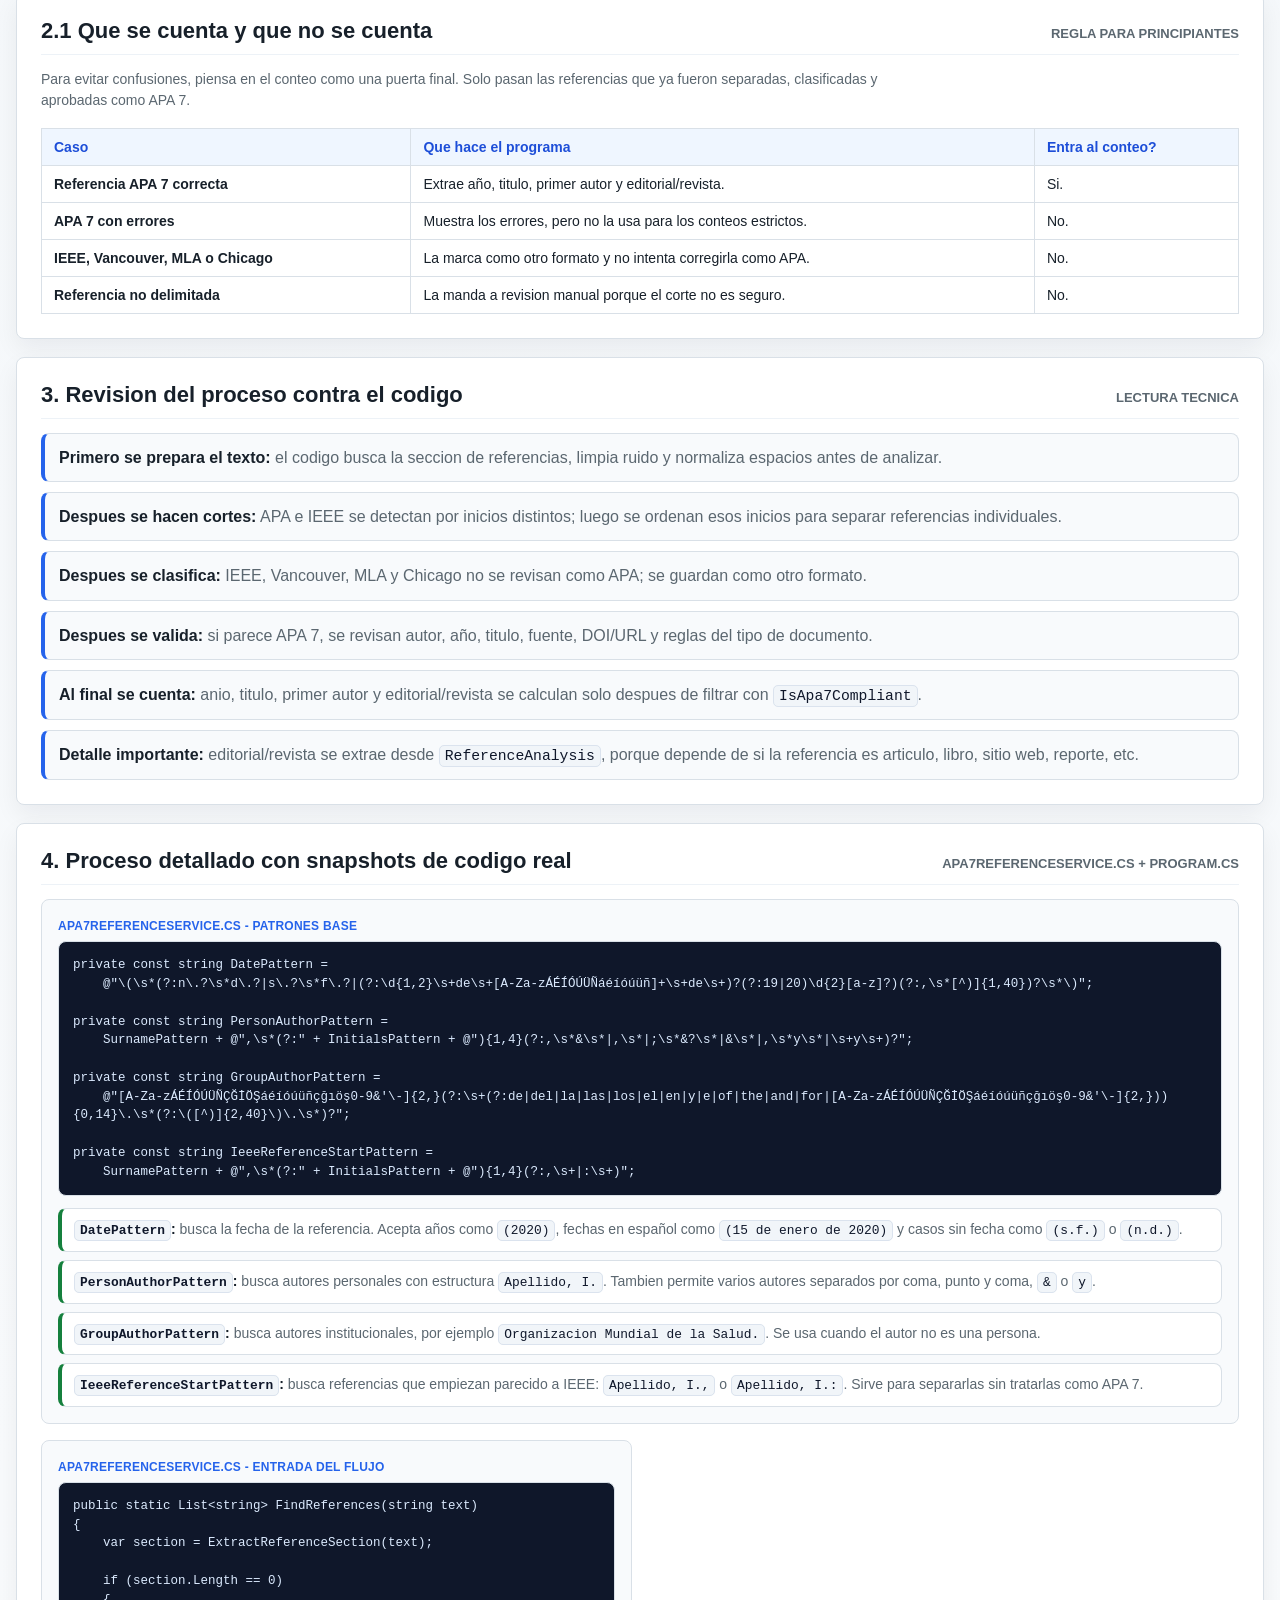
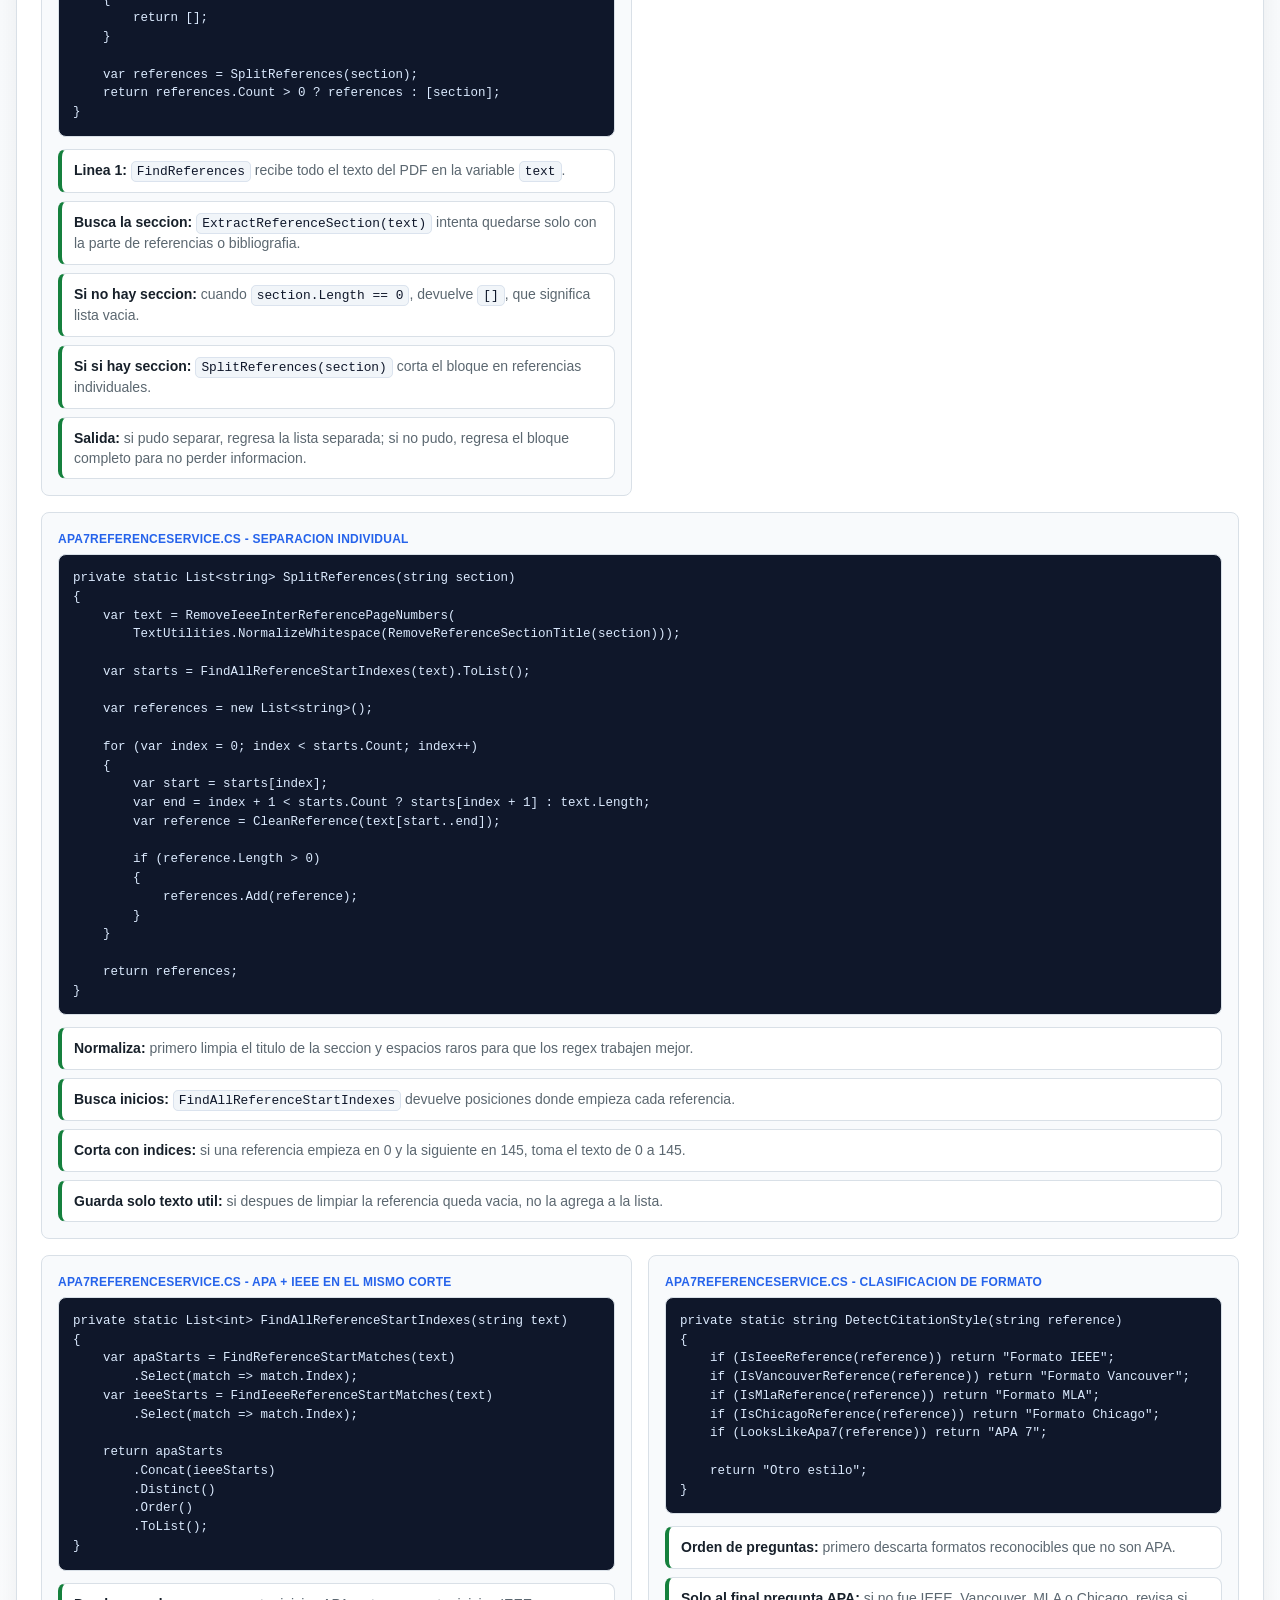
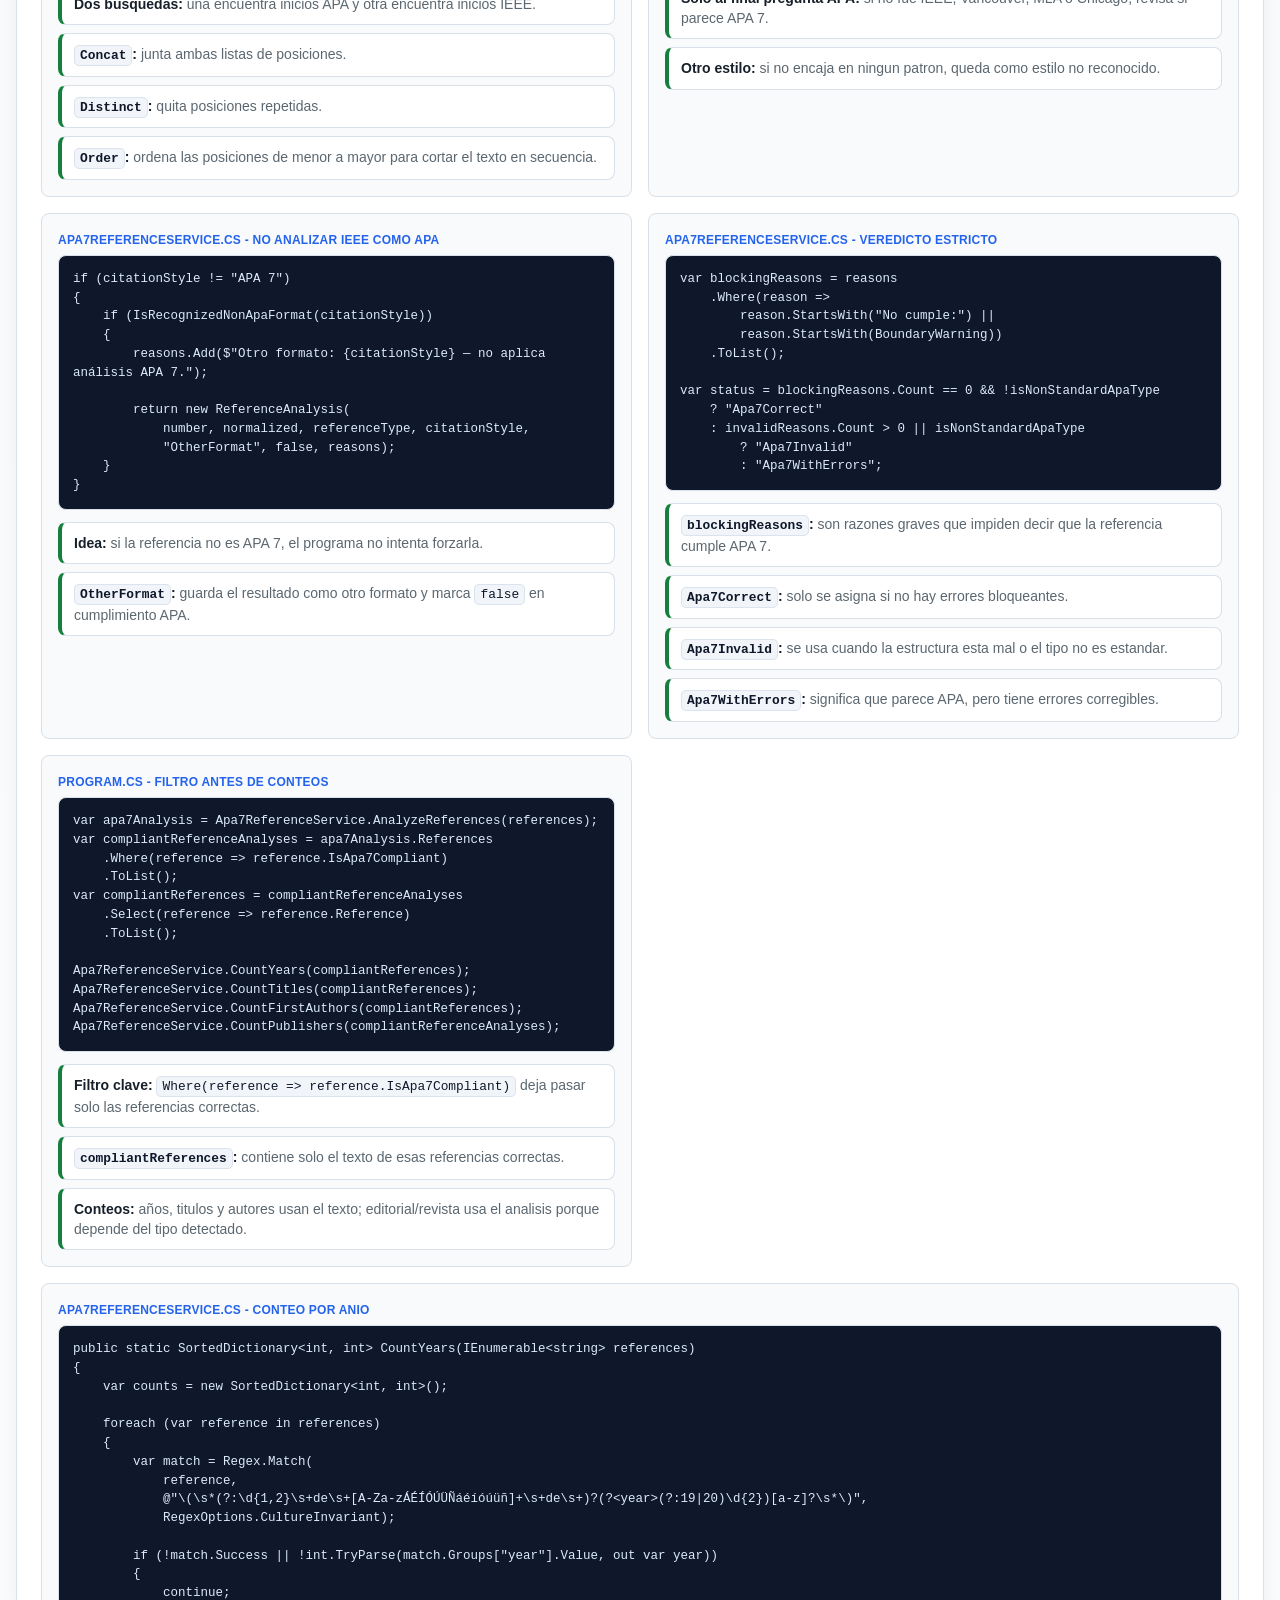
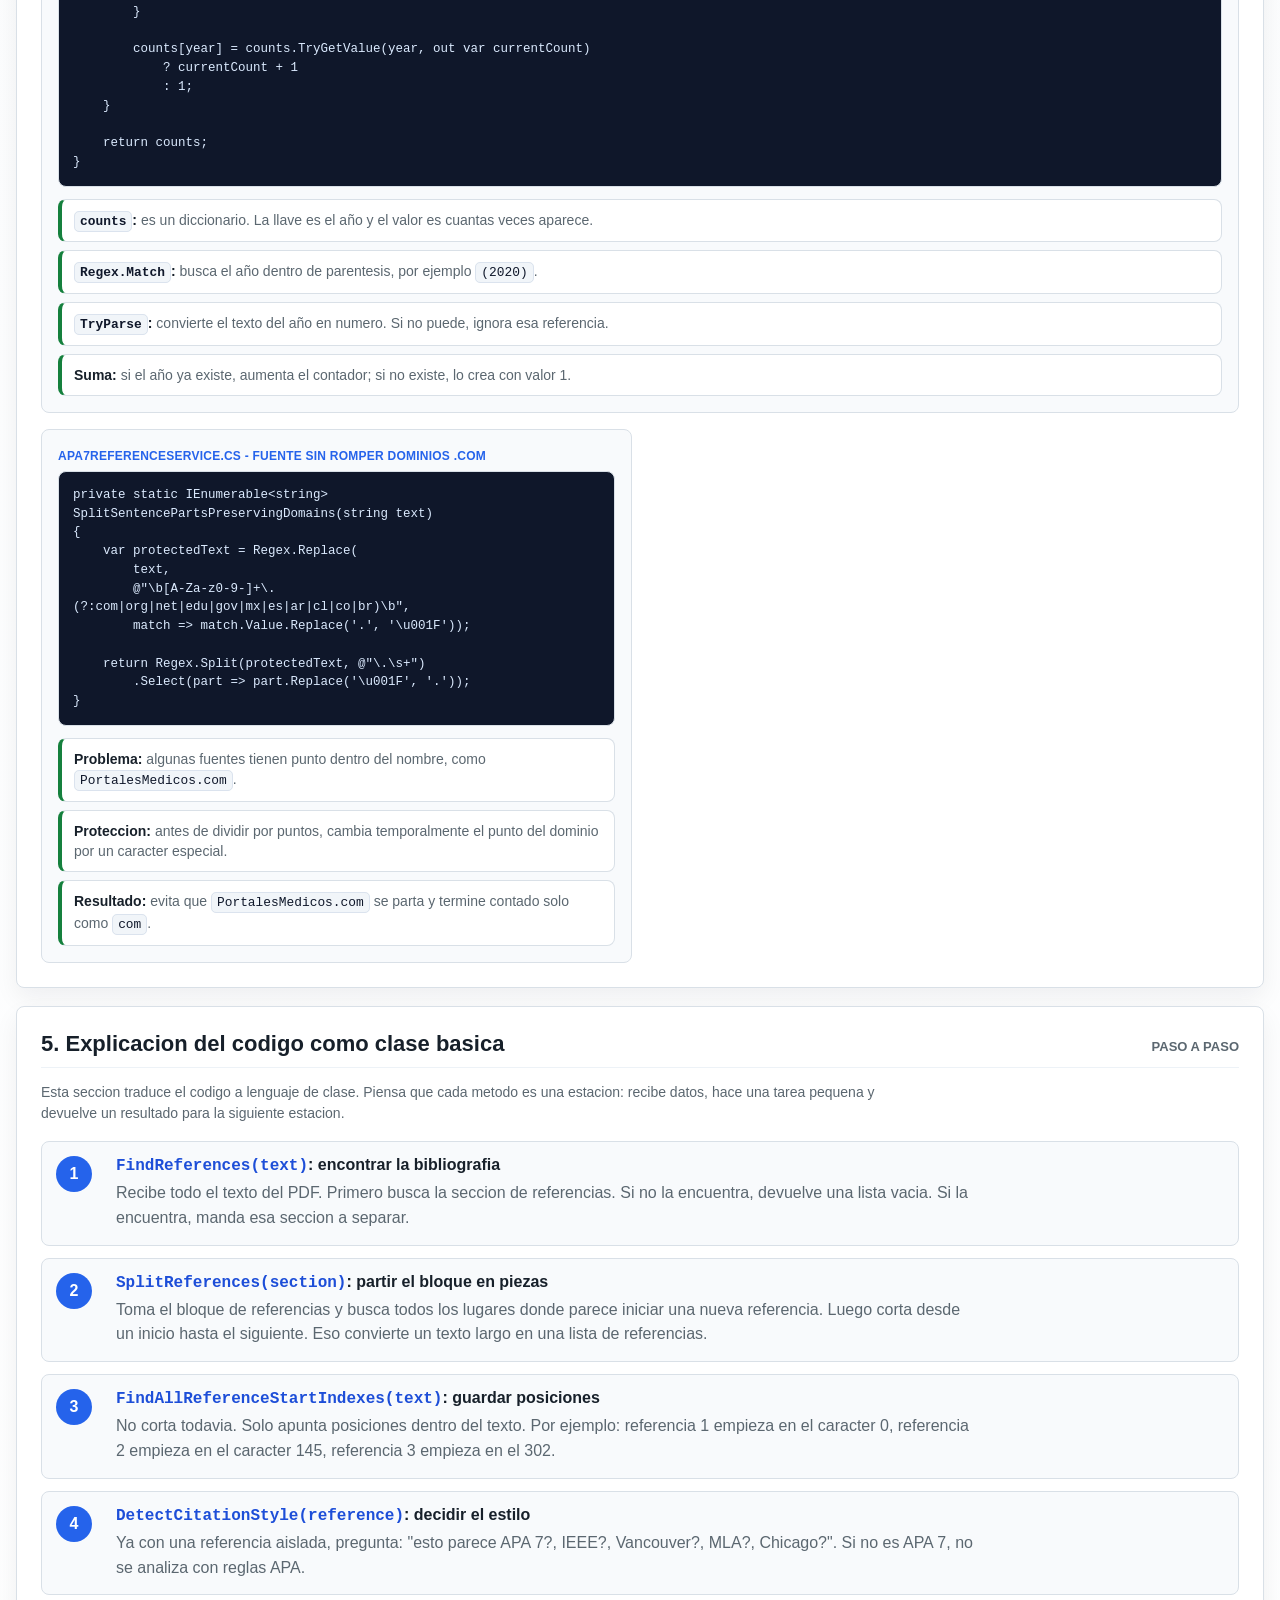
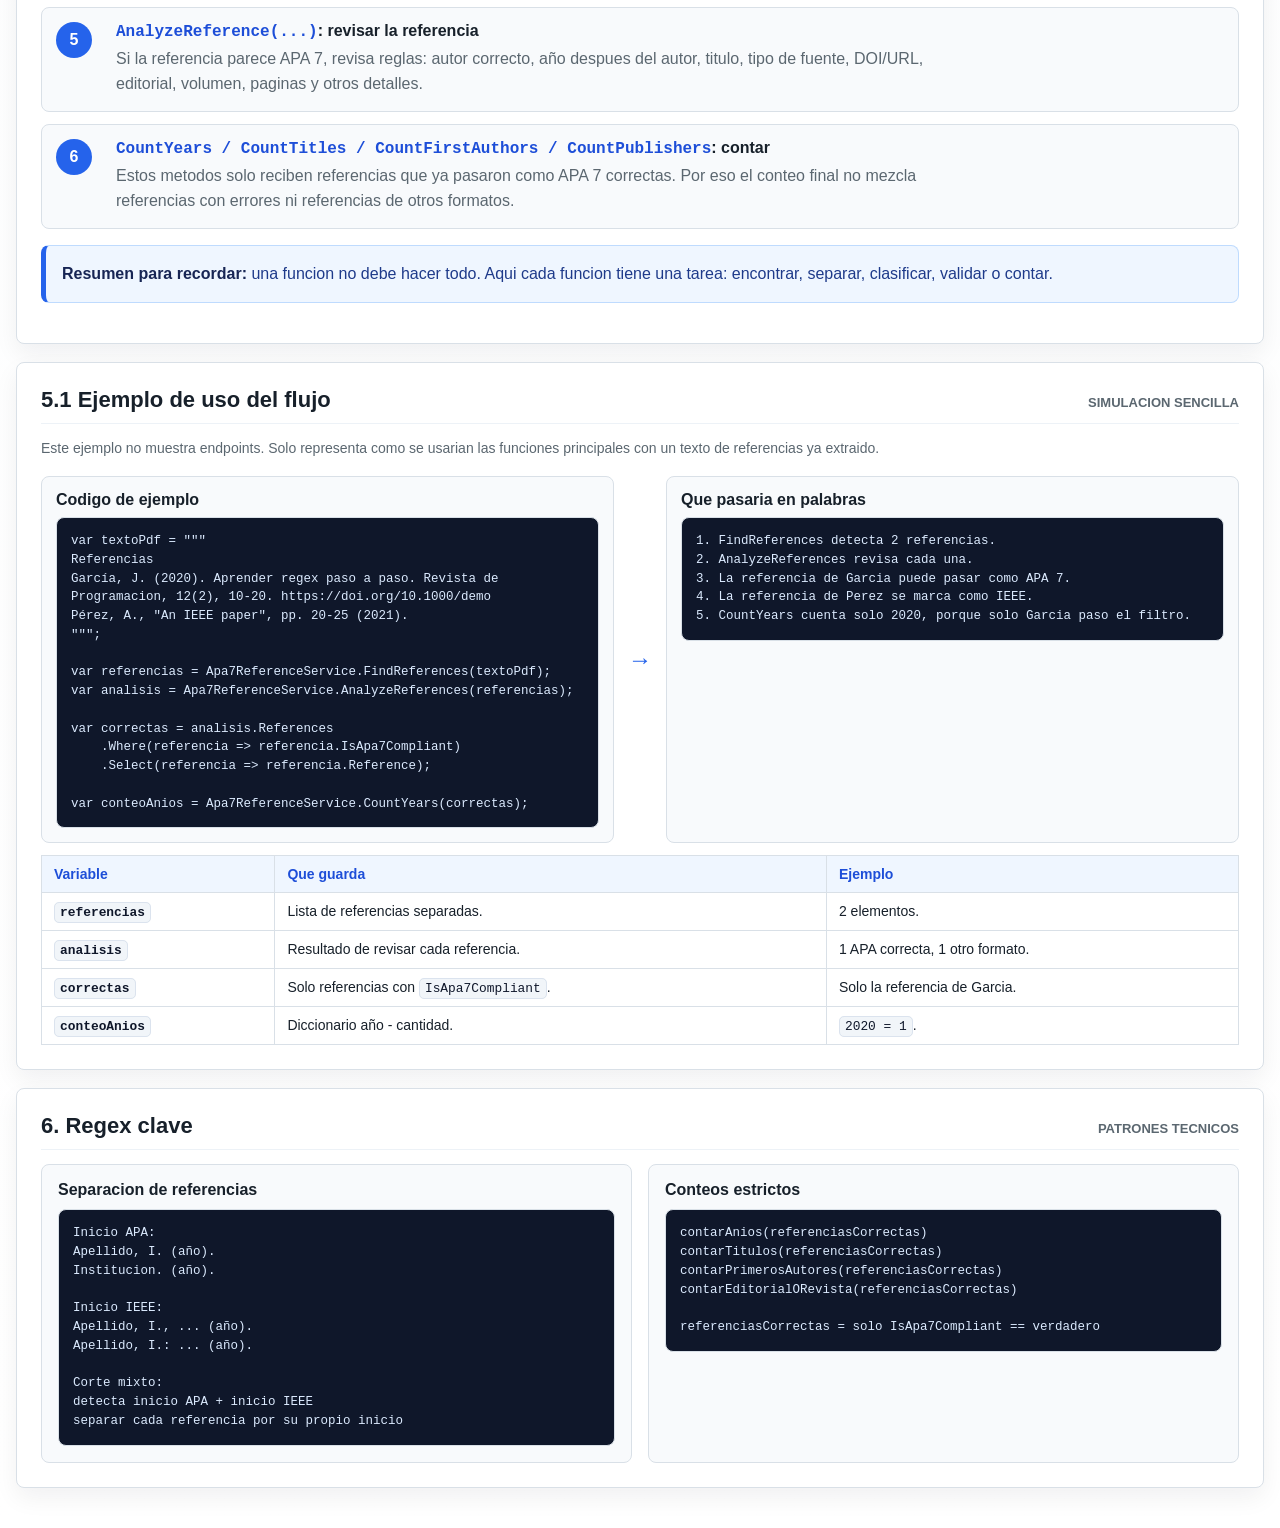
==== commit 0d30727d: "Add CSV export for counts and improve code explanations Enables users to export count tables and all" ====
--- a/wwwroot/flujo-regex-contadores.htm
+++ b/wwwroot/flujo-regex-contadores.htm
@@ -112,11 +112,152 @@
       gap: 16px;
     }
 
+    .grid-3 {
+      display: grid;
+      grid-template-columns: repeat(3, minmax(0, 1fr));
+      gap: 16px;
+    }
+
     .panel {
       padding: 16px;
       border: 1px solid var(--border);
       border-radius: 8px;
       background: var(--surface);
+    }
+
+    .teacher-note {
+      margin: 16px 0;
+      padding: 16px;
+      border: 1px solid #bfdbfe;
+      border-left: 5px solid var(--blue);
+      border-radius: 8px;
+      background: #eff6ff;
+      color: #1e3a8a;
+      line-height: 1.55;
+    }
+
+    .teacher-note strong {
+      color: #172554;
+    }
+
+    .lesson-card {
+      position: relative;
+      padding-top: 40px;
+    }
+
+    .lesson-number {
+      position: absolute;
+      top: 14px;
+      left: 14px;
+      display: inline-grid;
+      place-items: center;
+      width: 24px;
+      height: 24px;
+      border-radius: 999px;
+      background: var(--blue);
+      color: #ffffff;
+      font-size: 12px;
+      font-weight: 800;
+    }
+
+    .plain-list {
+      margin: 10px 0 0;
+      padding-left: 20px;
+      color: var(--muted);
+      line-height: 1.55;
+    }
+
+    .example-flow {
+      display: grid;
+      grid-template-columns: 1fr auto 1fr;
+      gap: 14px;
+      align-items: stretch;
+    }
+
+    .example-box {
+      padding: 14px;
+      border: 1px solid var(--border);
+      border-radius: 8px;
+      background: var(--surface);
+    }
+
+    .example-box strong {
+      display: block;
+      margin-bottom: 8px;
+      color: var(--text);
+    }
+
+    .example-arrow {
+      display: grid;
+      place-items: center;
+      color: var(--blue);
+      font-size: 24px;
+      font-weight: 800;
+    }
+
+    .mini-table {
+      width: 100%;
+      border-collapse: collapse;
+      margin-top: 12px;
+      font-size: 14px;
+    }
+
+    .mini-table th,
+    .mini-table td {
+      padding: 10px 12px;
+      border: 1px solid var(--border);
+      text-align: left;
+      vertical-align: top;
+    }
+
+    .mini-table th {
+      background: var(--blue-soft);
+      color: #1d4ed8;
+    }
+
+    .mini-table td:first-child {
+      font-weight: 700;
+      color: var(--text);
+    }
+
+    .walkthrough {
+      display: grid;
+      gap: 12px;
+    }
+
+    .walkthrough-step {
+      display: grid;
+      grid-template-columns: 48px 1fr;
+      gap: 12px;
+      padding: 14px;
+      border: 1px solid var(--border);
+      border-radius: 8px;
+      background: var(--surface);
+    }
+
+    .step-badge {
+      display: inline-grid;
+      place-items: center;
+      width: 36px;
+      height: 36px;
+      border-radius: 999px;
+      background: var(--blue);
+      color: #ffffff;
+      font-weight: 800;
+    }
+
+    .walkthrough-step h3 {
+      margin-bottom: 6px;
+    }
+
+    .walkthrough-step p {
+      margin-bottom: 0;
+    }
+
+    .method-name {
+      color: #1d4ed8;
+      font-family: Consolas, "Courier New", monospace;
+      font-weight: 800;
     }
 
     .note {
@@ -364,6 +505,27 @@
       text-transform: uppercase;
     }
 
+    .code-explain {
+      display: grid;
+      gap: 8px;
+      margin-top: 12px;
+    }
+
+    .code-explain-item {
+      padding: 10px 12px;
+      border: 1px solid var(--border);
+      border-left: 4px solid var(--green);
+      border-radius: 8px;
+      background: #ffffff;
+      color: var(--muted);
+      font-size: 14px;
+      line-height: 1.45;
+    }
+
+    .code-explain-item strong {
+      color: var(--text);
+    }
+
     .svg-hint {
       margin-top: 8px;
       color: var(--muted);
@@ -374,9 +536,20 @@
 
     @media (max-width: 900px) {
       .grid-2,
+      .grid-3,
       .snapshot-grid,
       .hero-summary,
-      .flow-labels {
+      .flow-labels,
+      .example-flow {
+        grid-template-columns: 1fr;
+      }
+
+      .example-arrow {
+        min-height: 28px;
+        transform: rotate(90deg);
+      }
+
+      .walkthrough-step {
         grid-template-columns: 1fr;
       }
 
@@ -399,9 +572,15 @@
       <p class="eyebrow">Documentacion tecnica</p>
       <h1>Diagrama de flujo de regex y conteos APA 7</h1>
       <p>
-        Este archivo documenta solo la logica de limpieza, separacion, clasificacion y conteo.
-        No incluye endpoints, carga de archivos ni descarga.
+        Esta pagina explica el codigo como una clase basica de programacion: primero vemos que entra,
+        luego que preguntas hace el programa, y finalmente que datos cuenta. No incluye endpoints,
+        carga de archivos ni descarga.
       </p>
+      <div class="teacher-note">
+        <strong>Idea principal:</strong> el programa no "entiende" una referencia como una persona.
+        Lo que hace es buscar patrones de texto. Esos patrones se llaman <code>regex</code>.
+        Si encuentra una forma parecida a <code>Apellido, I. (2020).</code>, la trata como posible APA 7.
+      </div>
       <div class="hero-summary">
         <div class="summary-card">
           <strong>Entrada</strong>
@@ -426,18 +605,91 @@
 
     <section>
       <div class="section-title">
+        <h2>0. Antes del diagrama: conceptos basicos</h2>
+        <span>clase rapida</span>
+      </div>
+      <div class="grid-3">
+        <div class="panel lesson-card">
+          <span class="lesson-number">1</span>
+          <h3>Regex</h3>
+          <p>Una regex es una regla para buscar texto. Por ejemplo, puede buscar un año escrito como <code>(2020)</code>.</p>
+          <ul class="plain-list">
+            <li>No lee significado.</li>
+            <li>Busca formas repetidas.</li>
+            <li>Sirve para detectar autores, años, DOI y fuentes.</li>
+          </ul>
+        </div>
+        <div class="panel lesson-card">
+          <span class="lesson-number">2</span>
+          <h3>Separar</h3>
+          <p>Antes de contar, el programa necesita cortar el texto en referencias individuales.</p>
+          <ul class="plain-list">
+            <li>Busca donde empieza cada referencia.</li>
+            <li>Corta desde ese inicio hasta el siguiente inicio.</li>
+            <li>Si hay mezcla APA e IEEE, corta cada una por separado.</li>
+          </ul>
+        </div>
+        <div class="panel lesson-card">
+          <span class="lesson-number">3</span>
+          <h3>Contar</h3>
+          <p>El conteo ocurre al final, cuando ya se sabe cuales referencias cumplen APA 7.</p>
+          <ul class="plain-list">
+            <li>No cuenta referencias con errores.</li>
+            <li>No cuenta IEEE como APA.</li>
+            <li>Cuenta años, titulos, autores y editorial/revista.</li>
+          </ul>
+        </div>
+      </div>
+    </section>
+
+    <section>
+      <div class="section-title">
+        <h2>0.1 Ejemplo simple de entrada y salida</h2>
+        <span>como pensarlo</span>
+      </div>
+      <div class="example-flow">
+        <div class="example-box">
+          <strong>Texto que llega del PDF</strong>
+          <pre class="code">REFERENCIAS
+F-50-01
+García, J. (2020). Titulo del articulo. Revista X, 12(2), 10-20.
+26
+López, M., Titulo IEEE, pp. 12-18 (2021).</pre>
+        </div>
+        <div class="example-arrow">→</div>
+        <div class="example-box">
+          <strong>Resultado esperado del analizador</strong>
+          <pre class="code">1. Se elimina F-50-01 y 26.
+2. Se separan 2 referencias.
+3. García, J. (2020) entra a validacion APA.
+4. López, M., ... (2021) se marca como IEEE.
+5. Solo la APA correcta entra a conteos.</pre>
+        </div>
+      </div>
+      <div class="teacher-note">
+        <strong>Regla de clase:</strong> primero limpiar, despues separar, despues clasificar,
+        y hasta el final contar. Si se cuenta antes de separar bien, los totales salen mal.
+      </div>
+    </section>
+
+    <section>
+      <div class="section-title">
         <h2>1. Separacion tecnica de referencias</h2>
         <span>regex + limpieza + delimitacion</span>
       </div>
       <p class="note">
-        La primera capa limpia ruido de encabezado/pie y luego decide si el bloque contiene referencias APA,
-        IEEE o mixtas. Si el corte no es confiable, se deja advertencia para revision manual.
+        Esta parte responde una pregunta basica: "donde empieza y termina cada referencia?".
+        El programa limpia texto que no pertenece a la bibliografia y luego busca inicios repetidos.
       </p>
+      <div class="teacher-note">
+        <strong>Como leer el diagrama:</strong> las cajas azules son acciones, los rombos amarillos son preguntas,
+        las cajas verdes son resultados utiles y las rojas son casos que deben revisarse o no se pueden usar como APA 7.
+      </div>
       <div class="flow-labels">
-        <div class="flow-label"><strong>1. Normalizar</strong>Quitar titulo de seccion, espacios y ruido repetido.</div>
-        <div class="flow-label"><strong>2. Localizar inicios</strong>Buscar patrones APA e IEEE dentro del mismo bloque.</div>
-        <div class="flow-label"><strong>3. Cortar</strong>Ordenar indices y extraer referencias individuales.</div>
-        <div class="flow-label"><strong>4. Advertir</strong>Marcar mezcla o delimitacion incierta sin unir todo el bloque.</div>
+        <div class="flow-label"><strong>1. Normalizar</strong>Dejar el texto en una forma mas facil de leer para la computadora.</div>
+        <div class="flow-label"><strong>2. Localizar inicios</strong>Buscar frases que parecen inicio de referencia, como autor + año.</div>
+        <div class="flow-label"><strong>3. Cortar</strong>Tomar el texto entre un inicio y el siguiente inicio.</div>
+        <div class="flow-label"><strong>4. Advertir</strong>Si algo no es claro, avisar en lugar de inventar una respuesta.</div>
       </div>
       <div class="svg-wrap" role="img" aria-label="Diagrama de separacion de referencias">
         <svg viewBox="0 0 1680 760" xmlns="http://www.w3.org/2000/svg">
@@ -544,14 +796,18 @@
         <span>APA 7 estricta + agregaciones</span>
       </div>
       <p class="note">
-        Primero se decide el formato base. Solo si la referencia empieza como APA 7 entra a validacion por tipo.
-        Los conteos globales usan solo referencias APA 7 correctas.
+        Esta parte responde otra pregunta: "esta referencia se puede contar como APA 7 correcta?".
+        Primero se identifica el formato. Solo despues se revisan los campos obligatorios.
       </p>
+      <div class="teacher-note">
+        <strong>Punto clave:</strong> clasificar no es lo mismo que contar. Una referencia puede existir,
+        pero si es IEEE o tiene errores, no entra al conteo estricto de APA 7.
+      </div>
       <div class="flow-labels">
-        <div class="flow-label"><strong>1. Formato base</strong>APA 7, IEEE, Vancouver, MLA, Chicago u otro estilo.</div>
-        <div class="flow-label"><strong>2. Tipo APA</strong>Articulo, libro, capitulo, ponencia, reporte o sitio web.</div>
-        <div class="flow-label"><strong>3. Veredicto</strong>Correcta, con errores, invalida, otro formato o revision manual.</div>
-        <div class="flow-label"><strong>4. Conteo</strong>Solo entran años, titulos, autores y fuentes de APA 7 correctas.</div>
+        <div class="flow-label"><strong>1. Formato base</strong>Primero pregunta: "parece APA 7 o parece otro estilo?".</div>
+        <div class="flow-label"><strong>2. Tipo APA</strong>Si es APA, pregunta si es articulo, libro, capitulo, etc.</div>
+        <div class="flow-label"><strong>3. Veredicto</strong>Decide si cumple, tiene errores, no cumple o es otro formato.</div>
+        <div class="flow-label"><strong>4. Conteo</strong>Solo cuenta las referencias que pasaron todas las reglas.</div>
       </div>
       <div class="svg-wrap" role="img" aria-label="Diagrama de clasificacion y conteos">
         <svg viewBox="0 0 1680 880" xmlns="http://www.w3.org/2000/svg">
@@ -669,15 +925,58 @@
 
     <section>
       <div class="section-title">
+        <h2>2.1 Que se cuenta y que no se cuenta</h2>
+        <span>regla para principiantes</span>
+      </div>
+      <p class="note">
+        Para evitar confusiones, piensa en el conteo como una puerta final. Solo pasan las referencias
+        que ya fueron separadas, clasificadas y aprobadas como APA 7.
+      </p>
+      <table class="mini-table">
+        <thead>
+          <tr>
+            <th>Caso</th>
+            <th>Que hace el programa</th>
+            <th>Entra al conteo?</th>
+          </tr>
+        </thead>
+        <tbody>
+          <tr>
+            <td>Referencia APA 7 correcta</td>
+            <td>Extrae año, titulo, primer autor y editorial/revista.</td>
+            <td>Si.</td>
+          </tr>
+          <tr>
+            <td>APA 7 con errores</td>
+            <td>Muestra los errores, pero no la usa para los conteos estrictos.</td>
+            <td>No.</td>
+          </tr>
+          <tr>
+            <td>IEEE, Vancouver, MLA o Chicago</td>
+            <td>La marca como otro formato y no intenta corregirla como APA.</td>
+            <td>No.</td>
+          </tr>
+          <tr>
+            <td>Referencia no delimitada</td>
+            <td>La manda a revision manual porque el corte no es seguro.</td>
+            <td>No.</td>
+          </tr>
+        </tbody>
+      </table>
+    </section>
+
+    <section>
+      <div class="section-title">
         <h2>3. Revision del proceso contra el codigo</h2>
         <span>lectura tecnica</span>
       </div>
       <ul class="review-list">
-        <li><strong>Correcto:</strong> el flujo empieza con extraccion de seccion, limpieza, normalizacion y separacion antes de analizar cada referencia.</li>
-        <li><strong>Correcto:</strong> APA e IEEE se detectan por inicios distintos y despues se ordenan los indices para cortar referencias individuales.</li>
-        <li><strong>Correcto:</strong> los formatos IEEE, Vancouver, MLA y Chicago no pasan por validacion APA campo por campo; se clasifican como otro formato.</li>
-        <li><strong>Ajuste importante:</strong> los conteos de anio, titulo, primer autor y editorial/revista se calculan despues de filtrar referencias con <code>IsApa7Compliant</code>.</li>
-        <li><strong>Ajuste importante:</strong> la editorial/revista no se cuenta desde texto bruto; se extrae desde <code>ReferenceAnalysis</code> porque depende del tipo detectado.</li>
+        <li><strong>Primero se prepara el texto:</strong> el codigo busca la seccion de referencias, limpia ruido y normaliza espacios antes de analizar.</li>
+        <li><strong>Despues se hacen cortes:</strong> APA e IEEE se detectan por inicios distintos; luego se ordenan esos inicios para separar referencias individuales.</li>
+        <li><strong>Despues se clasifica:</strong> IEEE, Vancouver, MLA y Chicago no se revisan como APA; se guardan como otro formato.</li>
+        <li><strong>Despues se valida:</strong> si parece APA 7, se revisan autor, año, titulo, fuente, DOI/URL y reglas del tipo de documento.</li>
+        <li><strong>Al final se cuenta:</strong> anio, titulo, primer autor y editorial/revista se calculan solo despues de filtrar con <code>IsApa7Compliant</code>.</li>
+        <li><strong>Detalle importante:</strong> editorial/revista se extrae desde <code>ReferenceAnalysis</code>, porque depende de si la referencia es articulo, libro, sitio web, reporte, etc.</li>
       </ul>
     </section>
 
@@ -700,6 +999,26 @@
 
 private const string IeeeReferenceStartPattern =
     SurnamePattern + @",\s*(?:" + InitialsPattern + @"){1,4}(?:,\s+|:\s+)";</pre>
+          <div class="code-explain">
+            <div class="code-explain-item">
+              <strong><code>DatePattern</code>:</strong> busca la fecha de la referencia. Acepta años como
+              <code>(2020)</code>, fechas en español como <code>(15 de enero de 2020)</code> y casos sin fecha
+              como <code>(s.f.)</code> o <code>(n.d.)</code>.
+            </div>
+            <div class="code-explain-item">
+              <strong><code>PersonAuthorPattern</code>:</strong> busca autores personales con estructura
+              <code>Apellido, I.</code>. Tambien permite varios autores separados por coma, punto y coma,
+              <code>&amp;</code> o <code>y</code>.
+            </div>
+            <div class="code-explain-item">
+              <strong><code>GroupAuthorPattern</code>:</strong> busca autores institucionales, por ejemplo
+              <code>Organizacion Mundial de la Salud.</code>. Se usa cuando el autor no es una persona.
+            </div>
+            <div class="code-explain-item">
+              <strong><code>IeeeReferenceStartPattern</code>:</strong> busca referencias que empiezan parecido
+              a IEEE: <code>Apellido, I.,</code> o <code>Apellido, I.:</code>. Sirve para separarlas sin tratarlas como APA 7.
+            </div>
+          </div>
         </div>
 
         <div class="panel snapshot">
@@ -716,6 +1035,23 @@
     var references = SplitReferences(section);
     return references.Count &gt; 0 ? references : [section];
 }</pre>
+          <div class="code-explain">
+            <div class="code-explain-item">
+              <strong>Linea 1:</strong> <code>FindReferences</code> recibe todo el texto del PDF en la variable <code>text</code>.
+            </div>
+            <div class="code-explain-item">
+              <strong>Busca la seccion:</strong> <code>ExtractReferenceSection(text)</code> intenta quedarse solo con la parte de referencias o bibliografia.
+            </div>
+            <div class="code-explain-item">
+              <strong>Si no hay seccion:</strong> cuando <code>section.Length == 0</code>, devuelve <code>[]</code>, que significa lista vacia.
+            </div>
+            <div class="code-explain-item">
+              <strong>Si si hay seccion:</strong> <code>SplitReferences(section)</code> corta el bloque en referencias individuales.
+            </div>
+            <div class="code-explain-item">
+              <strong>Salida:</strong> si pudo separar, regresa la lista separada; si no pudo, regresa el bloque completo para no perder informacion.
+            </div>
+          </div>
         </div>
 
         <div class="panel snapshot wide">
@@ -743,6 +1079,20 @@
 
     return references;
 }</pre>
+          <div class="code-explain">
+            <div class="code-explain-item">
+              <strong>Normaliza:</strong> primero limpia el titulo de la seccion y espacios raros para que los regex trabajen mejor.
+            </div>
+            <div class="code-explain-item">
+              <strong>Busca inicios:</strong> <code>FindAllReferenceStartIndexes</code> devuelve posiciones donde empieza cada referencia.
+            </div>
+            <div class="code-explain-item">
+              <strong>Corta con indices:</strong> si una referencia empieza en 0 y la siguiente en 145, toma el texto de 0 a 145.
+            </div>
+            <div class="code-explain-item">
+              <strong>Guarda solo texto util:</strong> si despues de limpiar la referencia queda vacia, no la agrega a la lista.
+            </div>
+          </div>
         </div>
 
         <div class="panel snapshot">
@@ -760,6 +1110,20 @@
         .Order()
         .ToList();
 }</pre>
+          <div class="code-explain">
+            <div class="code-explain-item">
+              <strong>Dos busquedas:</strong> una encuentra inicios APA y otra encuentra inicios IEEE.
+            </div>
+            <div class="code-explain-item">
+              <strong><code>Concat</code>:</strong> junta ambas listas de posiciones.
+            </div>
+            <div class="code-explain-item">
+              <strong><code>Distinct</code>:</strong> quita posiciones repetidas.
+            </div>
+            <div class="code-explain-item">
+              <strong><code>Order</code>:</strong> ordena las posiciones de menor a mayor para cortar el texto en secuencia.
+            </div>
+          </div>
         </div>
 
         <div class="panel snapshot">
@@ -774,6 +1138,17 @@
 
     return "Otro estilo";
 }</pre>
+          <div class="code-explain">
+            <div class="code-explain-item">
+              <strong>Orden de preguntas:</strong> primero descarta formatos reconocibles que no son APA.
+            </div>
+            <div class="code-explain-item">
+              <strong>Solo al final pregunta APA:</strong> si no fue IEEE, Vancouver, MLA o Chicago, revisa si parece APA 7.
+            </div>
+            <div class="code-explain-item">
+              <strong>Otro estilo:</strong> si no encaja en ningun patron, queda como estilo no reconocido.
+            </div>
+          </div>
         </div>
 
         <div class="panel snapshot">
@@ -789,6 +1164,14 @@
             "OtherFormat", false, reasons);
     }
 }</pre>
+          <div class="code-explain">
+            <div class="code-explain-item">
+              <strong>Idea:</strong> si la referencia no es APA 7, el programa no intenta forzarla.
+            </div>
+            <div class="code-explain-item">
+              <strong><code>OtherFormat</code>:</strong> guarda el resultado como otro formato y marca <code>false</code> en cumplimiento APA.
+            </div>
+          </div>
         </div>
 
         <div class="panel snapshot">
@@ -804,6 +1187,20 @@
     : invalidReasons.Count &gt; 0 || isNonStandardApaType
         ? "Apa7Invalid"
         : "Apa7WithErrors";</pre>
+          <div class="code-explain">
+            <div class="code-explain-item">
+              <strong><code>blockingReasons</code>:</strong> son razones graves que impiden decir que la referencia cumple APA 7.
+            </div>
+            <div class="code-explain-item">
+              <strong><code>Apa7Correct</code>:</strong> solo se asigna si no hay errores bloqueantes.
+            </div>
+            <div class="code-explain-item">
+              <strong><code>Apa7Invalid</code>:</strong> se usa cuando la estructura esta mal o el tipo no es estandar.
+            </div>
+            <div class="code-explain-item">
+              <strong><code>Apa7WithErrors</code>:</strong> significa que parece APA, pero tiene errores corregibles.
+            </div>
+          </div>
         </div>
 
         <div class="panel snapshot">
@@ -820,6 +1217,17 @@
 Apa7ReferenceService.CountTitles(compliantReferences);
 Apa7ReferenceService.CountFirstAuthors(compliantReferences);
 Apa7ReferenceService.CountPublishers(compliantReferenceAnalyses);</pre>
+          <div class="code-explain">
+            <div class="code-explain-item">
+              <strong>Filtro clave:</strong> <code>Where(reference =&gt; reference.IsApa7Compliant)</code> deja pasar solo las referencias correctas.
+            </div>
+            <div class="code-explain-item">
+              <strong><code>compliantReferences</code>:</strong> contiene solo el texto de esas referencias correctas.
+            </div>
+            <div class="code-explain-item">
+              <strong>Conteos:</strong> años, titulos y autores usan el texto; editorial/revista usa el analisis porque depende del tipo detectado.
+            </div>
+          </div>
         </div>
 
         <div class="panel snapshot wide">
@@ -847,6 +1255,20 @@
 
     return counts;
 }</pre>
+          <div class="code-explain">
+            <div class="code-explain-item">
+              <strong><code>counts</code>:</strong> es un diccionario. La llave es el año y el valor es cuantas veces aparece.
+            </div>
+            <div class="code-explain-item">
+              <strong><code>Regex.Match</code>:</strong> busca el año dentro de parentesis, por ejemplo <code>(2020)</code>.
+            </div>
+            <div class="code-explain-item">
+              <strong><code>TryParse</code>:</strong> convierte el texto del año en numero. Si no puede, ignora esa referencia.
+            </div>
+            <div class="code-explain-item">
+              <strong>Suma:</strong> si el año ya existe, aumenta el contador; si no existe, lo crea con valor 1.
+            </div>
+          </div>
         </div>
 
         <div class="panel snapshot">
@@ -861,13 +1283,171 @@
     return Regex.Split(protectedText, @"\.\s+")
         .Select(part =&gt; part.Replace('\u001F', '.'));
 }</pre>
+          <div class="code-explain">
+            <div class="code-explain-item">
+              <strong>Problema:</strong> algunas fuentes tienen punto dentro del nombre, como <code>PortalesMedicos.com</code>.
+            </div>
+            <div class="code-explain-item">
+              <strong>Proteccion:</strong> antes de dividir por puntos, cambia temporalmente el punto del dominio por un caracter especial.
+            </div>
+            <div class="code-explain-item">
+              <strong>Resultado:</strong> evita que <code>PortalesMedicos.com</code> se parta y termine contado solo como <code>com</code>.
+            </div>
+          </div>
         </div>
       </div>
     </section>
 
     <section>
       <div class="section-title">
-        <h2>5. Regex clave</h2>
+        <h2>5. Explicacion del codigo como clase basica</h2>
+        <span>paso a paso</span>
+      </div>
+      <p class="note">
+        Esta seccion traduce el codigo a lenguaje de clase. Piensa que cada metodo es una estacion:
+        recibe datos, hace una tarea pequena y devuelve un resultado para la siguiente estacion.
+      </p>
+      <div class="walkthrough">
+        <div class="walkthrough-step">
+          <span class="step-badge">1</span>
+          <div>
+            <h3><span class="method-name">FindReferences(text)</span>: encontrar la bibliografia</h3>
+            <p>
+              Recibe todo el texto del PDF. Primero busca la seccion de referencias. Si no la encuentra,
+              devuelve una lista vacia. Si la encuentra, manda esa seccion a separar.
+            </p>
+          </div>
+        </div>
+        <div class="walkthrough-step">
+          <span class="step-badge">2</span>
+          <div>
+            <h3><span class="method-name">SplitReferences(section)</span>: partir el bloque en piezas</h3>
+            <p>
+              Toma el bloque de referencias y busca todos los lugares donde parece iniciar una nueva referencia.
+              Luego corta desde un inicio hasta el siguiente. Eso convierte un texto largo en una lista de referencias.
+            </p>
+          </div>
+        </div>
+        <div class="walkthrough-step">
+          <span class="step-badge">3</span>
+          <div>
+            <h3><span class="method-name">FindAllReferenceStartIndexes(text)</span>: guardar posiciones</h3>
+            <p>
+              No corta todavia. Solo apunta posiciones dentro del texto. Por ejemplo: referencia 1 empieza en
+              el caracter 0, referencia 2 empieza en el caracter 145, referencia 3 empieza en el 302.
+            </p>
+          </div>
+        </div>
+        <div class="walkthrough-step">
+          <span class="step-badge">4</span>
+          <div>
+            <h3><span class="method-name">DetectCitationStyle(reference)</span>: decidir el estilo</h3>
+            <p>
+              Ya con una referencia aislada, pregunta: "esto parece APA 7?, IEEE?, Vancouver?, MLA?, Chicago?".
+              Si no es APA 7, no se analiza con reglas APA.
+            </p>
+          </div>
+        </div>
+        <div class="walkthrough-step">
+          <span class="step-badge">5</span>
+          <div>
+            <h3><span class="method-name">AnalyzeReference(...)</span>: revisar la referencia</h3>
+            <p>
+              Si la referencia parece APA 7, revisa reglas: autor correcto, año despues del autor,
+              titulo, tipo de fuente, DOI/URL, editorial, volumen, paginas y otros detalles.
+            </p>
+          </div>
+        </div>
+        <div class="walkthrough-step">
+          <span class="step-badge">6</span>
+          <div>
+            <h3><span class="method-name">CountYears / CountTitles / CountFirstAuthors / CountPublishers</span>: contar</h3>
+            <p>
+              Estos metodos solo reciben referencias que ya pasaron como APA 7 correctas. Por eso el conteo
+              final no mezcla referencias con errores ni referencias de otros formatos.
+            </p>
+          </div>
+        </div>
+      </div>
+      <div class="teacher-note">
+        <strong>Resumen para recordar:</strong> una funcion no debe hacer todo. Aqui cada funcion tiene una tarea:
+        encontrar, separar, clasificar, validar o contar.
+      </div>
+    </section>
+
+    <section>
+      <div class="section-title">
+        <h2>5.1 Ejemplo de uso del flujo</h2>
+        <span>simulacion sencilla</span>
+      </div>
+      <p class="note">
+        Este ejemplo no muestra endpoints. Solo representa como se usarian las funciones principales
+        con un texto de referencias ya extraido.
+      </p>
+      <div class="example-flow">
+        <div class="example-box">
+          <strong>Codigo de ejemplo</strong>
+          <pre class="code">var textoPdf = """
+Referencias
+García, J. (2020). Aprender regex paso a paso. Revista de Programacion, 12(2), 10-20. https://doi.org/10.1000/demo
+Pérez, A., "An IEEE paper", pp. 20-25 (2021).
+""";
+
+var referencias = Apa7ReferenceService.FindReferences(textoPdf);
+var analisis = Apa7ReferenceService.AnalyzeReferences(referencias);
+
+var correctas = analisis.References
+    .Where(referencia =&gt; referencia.IsApa7Compliant)
+    .Select(referencia =&gt; referencia.Reference);
+
+var conteoAnios = Apa7ReferenceService.CountYears(correctas);</pre>
+        </div>
+        <div class="example-arrow">→</div>
+        <div class="example-box">
+          <strong>Que pasaria en palabras</strong>
+          <pre class="code">1. FindReferences detecta 2 referencias.
+2. AnalyzeReferences revisa cada una.
+3. La referencia de Garcia puede pasar como APA 7.
+4. La referencia de Perez se marca como IEEE.
+5. CountYears cuenta solo 2020, porque solo Garcia paso el filtro.</pre>
+        </div>
+      </div>
+      <table class="mini-table">
+        <thead>
+          <tr>
+            <th>Variable</th>
+            <th>Que guarda</th>
+            <th>Ejemplo</th>
+          </tr>
+        </thead>
+        <tbody>
+          <tr>
+            <td><code>referencias</code></td>
+            <td>Lista de referencias separadas.</td>
+            <td>2 elementos.</td>
+          </tr>
+          <tr>
+            <td><code>analisis</code></td>
+            <td>Resultado de revisar cada referencia.</td>
+            <td>1 APA correcta, 1 otro formato.</td>
+          </tr>
+          <tr>
+            <td><code>correctas</code></td>
+            <td>Solo referencias con <code>IsApa7Compliant</code>.</td>
+            <td>Solo la referencia de Garcia.</td>
+          </tr>
+          <tr>
+            <td><code>conteoAnios</code></td>
+            <td>Diccionario año - cantidad.</td>
+            <td><code>2020 = 1</code>.</td>
+          </tr>
+        </tbody>
+      </table>
+    </section>
+
+    <section>
+      <div class="section-title">
+        <h2>6. Regex clave</h2>
         <span>patrones tecnicos</span>
       </div>
       <div class="grid-2">
